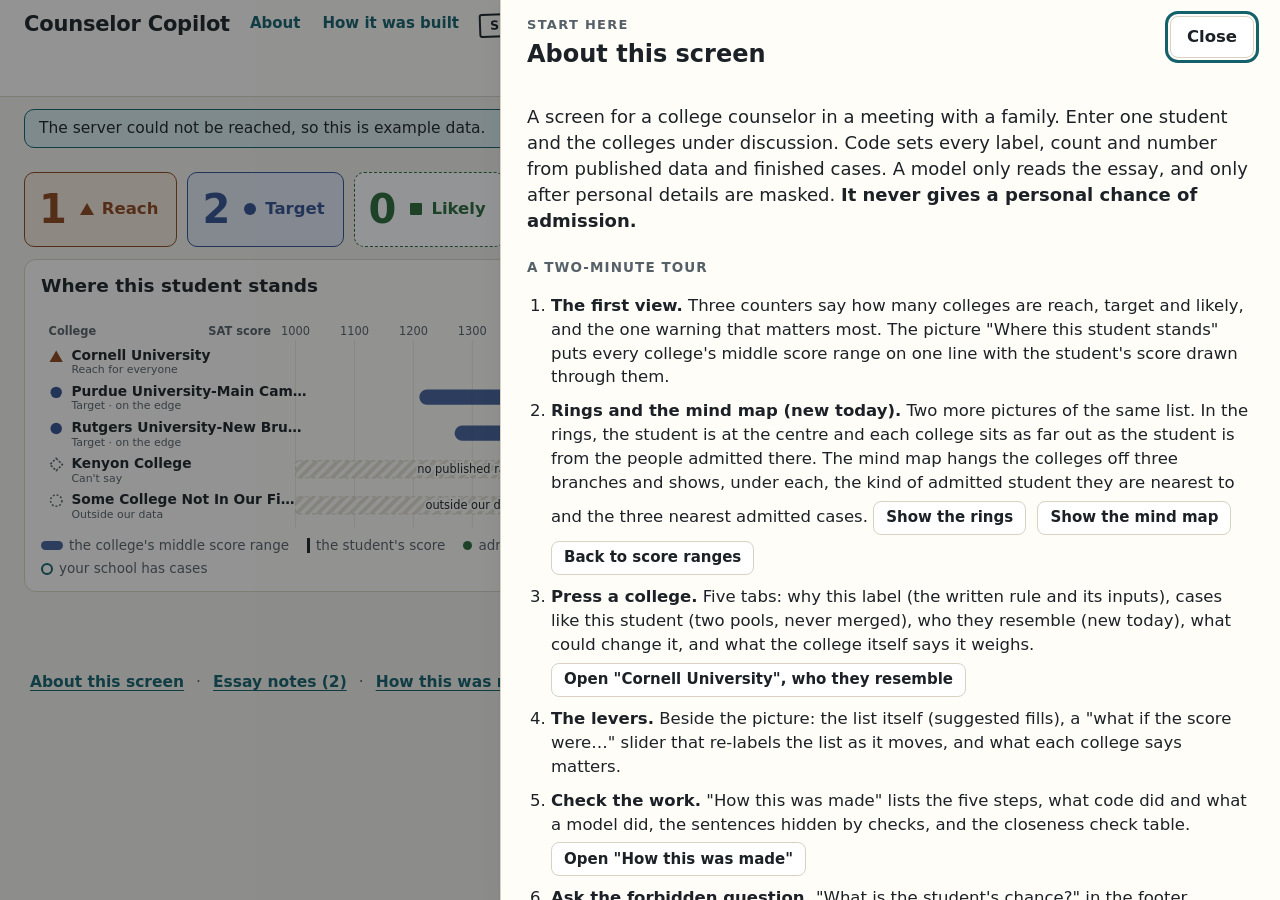
==== web/index.html @ 03e6aba1 "conflict fix" ====
<!doctype html>
<html lang="en">
<head>
<meta charset="utf-8">
<meta name="viewport" content="width=device-width,initial-scale=1">
<title>Counselor Copilot</title>
<link rel="stylesheet" href="style.css">
</head>
<body>
<a class="skip" href="#results">Skip to the college list</a>

<div class="app" id="app">
  <header class="top">
    <h1>Counselor Copilot</h1>
    <nav class="top-nav" aria-label="About this screen">
      <button type="button" class="linkbtn" data-act="open-about">About</button>
      <button type="button" class="linkbtn" data-act="open-built">How it was built</button>
    </nav>
    <div class="top-chips" id="top-chips"></div>
    <div class="student-line" id="student-line" hidden></div>
  </header>

  <div class="page">
    <!-- ============ THE STUDENT: picker and Build first; every field behind "Edit details" ============ -->
    <section class="student" id="student-panel" aria-labelledby="student-h">
      <h2 id="student-h">The student</h2>
      <form id="student-form" autocomplete="off" novalidate>
        <div class="start-row">
          <label class="field grow">
            <span>Demo student</span>
            <select id="student-pick"><option value="">New student (blank)</option></select>
          </label>
          <button type="submit" class="btn primary big" id="build-btn">Build the list</button>
        </div>
        <p class="hint" id="build-hint" role="status"></p>

        <p class="quiet" id="mode-line" hidden></p>
        <details id="more-fields">
          <summary>Edit details</summary>
          <div class="form-grid">
            <div>
              <div class="dial">
                <label for="f-sat">SAT total</label>
                <input type="range" id="f-sat" min="400" max="1600" step="10" value="1200">
                <output id="o-sat" for="f-sat">1200</output>
                <label class="tog"><input type="checkbox" id="f-sat-none"><span>none</span></label>
              </div>
              <div class="dial">
                <label for="f-act">ACT</label>
                <input type="range" id="f-act" min="1" max="36" step="1" value="24">
                <output id="o-act" for="f-act">24</output>
                <label class="tog"><input type="checkbox" id="f-act-none"><span>none</span></label>
              </div>
              <div class="dial">
                <label for="f-gpa">GPA <em>(out of 4.0)</em></label>
                <input type="range" id="f-gpa" min="0" max="4" step="0.1" value="3.5">
                <output id="o-gpa" for="f-gpa">3.5</output>
                <label class="tog"><input type="checkbox" id="f-gpa-none"><span>none</span></label>
              </div>
              <div class="dial">
                <label for="f-actv">Activities, your rating <em>(0 to 10; used only for closeness)</em></label>
                <input type="range" id="f-actv" min="0" max="10" step="0.5" value="5">
                <output id="o-actv" for="f-actv">5</output>
                <label class="tog"><input type="checkbox" id="f-actv-none" checked><span>none</span></label>
              </div>
              <label class="field">
                <span>Home state</span>
                <select id="f-state"><option value="">Not given</option></select>
              </label>
              <fieldset class="field">
                <legend>Intended major</legend>
                <div class="picks">
                  <button type="button" class="pick" data-act="pick-major" data-major="Computer Science" aria-pressed="false">Computer Science</button>
                  <button type="button" class="pick" data-act="pick-major" data-major="Engineering" aria-pressed="false">Engineering</button>
                  <button type="button" class="pick" data-act="pick-major" data-major="Biology" aria-pressed="false">Biology</button>
                  <button type="button" class="pick" data-act="pick-major" data-major="Business" aria-pressed="false">Business</button>
                  <button type="button" class="pick" data-act="pick-major" data-major="Political Science" aria-pressed="false">Political Science</button>
                  <button type="button" class="pick" data-act="pick-major" data-major="Psychology" aria-pressed="false">Psychology</button>
                  <button type="button" class="pick" data-act="pick-major" data-major="Math" aria-pressed="false">Math</button>
                  <button type="button" class="pick" data-act="pick-major" data-major="Humanities" aria-pressed="false">Humanities</button>
                  <button type="button" class="pick" data-act="pick-major" data-major="Other" aria-pressed="false">Other</button>
                </div>
                <label class="sr" for="f-major">Or type the major</label>
                <input type="text" id="f-major" class="fallback" maxlength="80" placeholder="or type it">
              </fieldset>
              <fieldset class="field">
                <legend>Hooks</legend>
                <div class="picks">
                  <button type="button" class="pick" data-act="toggle-hook" data-hook="first_gen" aria-pressed="false">First in the family to attend college</button>
                  <button type="button" class="pick" data-act="toggle-hook" data-hook="legacy" aria-pressed="false">Legacy</button>
                  <button type="button" class="pick" data-act="toggle-hook" data-hook="urm" aria-pressed="false">Under-represented background</button>
                  <button type="button" class="pick" data-act="toggle-hook" data-hook="recruited_athlete" aria-pressed="false">Recruited athlete</button>
                </div>
              </fieldset>
            </div>
            <div>
              <fieldset class="field">
                <legend>College list <em>(press a college to remove it)</em></legend>
                <ul class="college-chips" id="college-chips"></ul>
                <div id="suggested-row" hidden><p class="mini">Suggested for this student</p><div class="picks" id="suggested"></div></div>
                <p class="mini">Often added</p><div class="picks" id="often"></div>
                <div class="search">
                  <label class="sr" for="college-q">Or search for a college to add</label>
                  <input type="text" id="college-q" class="fallback" placeholder="or search for a college" role="combobox" aria-expanded="false" aria-controls="college-hits" aria-autocomplete="list">
                  <button type="button" class="btn small" data-act="add-typed">Add</button>
                </div>
                <ul class="hits" id="college-hits" role="listbox" aria-label="Matching colleges"></ul>
                <span class="hint" id="search-hint"></span>
              </fieldset>
              <fieldset class="field">
                <legend>Essay <em>(personal details are masked before it is read)</em></legend>
                <div class="picks" id="essay-picks"></div>
                <label class="sr" for="f-essay">Or paste an essay</label>
                <textarea id="f-essay" class="fallback" rows="2" placeholder="or paste an essay here"></textarea>
                <span class="hint" id="essay-hint"></span>
              </fieldset>
              <details class="more">
                <summary>Label and activities</summary>
                <label class="field">
                  <span>Label for this student <em>(no real names)</em></span>
                  <input type="text" id="f-label" maxlength="80" placeholder="Student A">
                </label>
                <fieldset class="field">
                  <legend>Activities</legend>
                  <div id="activities"></div>
                  <button type="button" class="btn small" data-act="add-activity">Add an activity</button>
                </fieldset>
              </details>
            </div>
          </div>
        </details>
      </form>
    </section>

    <!-- ============ LEVEL 1: the whole first view ============ -->
    <main id="results" tabindex="-1">
      <div id="notice" class="notice" role="status" aria-live="polite" hidden></div>
      <div id="stopped"></div>
      <section id="counters" aria-label="List balance"></section>
      <div class="stand">
        <section id="picture" aria-label="Where this student stands"></section>
        <section id="levers" aria-label="What could change this"></section>
      </div>
      <nav id="footlinks" class="footlinks" aria-label="More"></nav>
      <div id="chance-answer" class="chance-answer" hidden></div>
    </main>
  </div>
</div>

<div id="backdrop" class="backdrop" data-act="close-panel" hidden></div>
<!-- One drawer for every drill-in: a college, the suggestions, essay notes, how this was made. -->
<aside id="receipt" class="receipt" role="dialog" aria-modal="true" aria-labelledby="receipt-title" tabindex="-1" hidden></aside>

<aside id="case-panel" class="receipt" role="dialog" aria-modal="true" aria-labelledby="case-h" tabindex="-1" hidden>
  <header class="rc-head">
    <div><p class="rc-kicker">Your school's own cases</p><h2 id="case-h">Add a finished case</h2></div>
    <button type="button" class="btn" data-act="close-panel">Close</button>
  </header>
  <section class="rc-sec">
    <p class="quiet" id="case-count"></p>
    <form id="case-form" autocomplete="off" novalidate>
      <div class="rowN">
        <label class="field"><span>Cycle year</span><input type="number" name="cycle_year" min="2015" max="2035" step="1" placeholder="2026"></label>
        <label class="field"><span>SAT total</span><input type="number" name="sat" min="400" max="1600" step="10"></label>
        <label class="field"><span>ACT</span><input type="number" name="act" min="1" max="36" step="1"></label>
        <label class="field"><span>GPA</span><input type="number" name="gpa" min="0" max="100" step="0.01"></label>
        <label class="field"><span>Home state</span><input type="text" name="home_state" maxlength="2" class="upper" placeholder="NJ"></label>
      </div>
      <div class="rowN">
        <label class="field"><span>Major group</span>
          <select name="major_group">
            <option value="">Choose</option>
            <option value="CS">Computer science</option><option value="ENG">Engineering</option>
            <option value="BIO">Biology</option><option value="PREMED">Pre-medicine</option>
            <option value="BUSINESS">Business</option><option value="POLISCI">Political science</option>
            <option value="PSYCH">Psychology</option><option value="MATH">Mathematics</option>
            <option value="PHYSICS">Physics</option><option value="ECON">Economics</option>
            <option value="HUMANITIES">Humanities</option><option value="ARTS">Arts</option>
            <option value="OTHER">Other</option>
          </select>
        </label>
        <label class="field"><span>Hooks</span>
          <select name="hooks">
            <option value="none">None</option>
            <option value="first_gen">First in the family to attend college</option>
            <option value="legacy">Legacy</option>
            <option value="urm">Under-represented background</option>
            <option value="recruited_athlete">Recruited athlete</option>
          </select>
        </label>
        <label class="field"><span>Outcome</span>
          <select name="outcome">
            <option value="admitted">Admitted</option>
            <option value="denied">Denied</option>
            <option value="waitlisted">Waitlisted</option>
          </select>
        </label>
      </div>
      <label class="field"><span>College (full name)</span><input type="text" name="college" list="case-colleges" placeholder="Rutgers University-New Brunswick"><datalist id="case-colleges"></datalist></label>
      <div class="row2">
        <label class="field"><span>Activities note <em>(no names)</em></span><input type="text" name="activities_note" maxlength="140" placeholder="Robotics captain; state finalist"></label>
        <label class="field"><span>Essay theme</span><input type="text" name="essay_theme" maxlength="80" placeholder="work"></label>
      </div>
      <button type="submit" class="btn primary">Save this case</button>
      <p class="hint">Names are never stored. A field that looks like a name, an email, a phone number or a date of birth is refused.</p>
      <div id="case-msg" role="status" aria-live="polite"></div>
    </form>
  </section>
</aside>

<section id="family" class="family" aria-hidden="true"></section>

<script src="app.js"></script>
</body>
</html>
---- web/style.css ----
/* Counselor Copilot. Calm, legible across a table, one accent colour.
   Reach, target and likely each have a shape and a word as well as a tint.
   Level 1 (first view) fits one screen at 1280 x 800; detail lives in the drawer and its "Details". */
:root {
  --bg: #f5f3ec; --panel: #fffdf8; --raised: #ffffff; --ink: #1b2126; --mute: #566069; --line: #d8d2c4; --soft: #ece8dc;
  --accent: #14606b; --accent-ink: #ffffff; --accent-soft: #dcecee;
  --reach: #8f451c; --reach-bg: #f7e9de;
  --target: #33508f; --target-bg: #e5eaf6;
  --likely: #2c6a3a; --likely-bg: #e2f0e4;
  --unsure: #5a5f66; --hatch: #e6e1d3;
  --edge: #7a5a00; --edge-bg: #fbf0cf;
  --mark: #fff1a8; --shadow: 0 1px 2px rgba(30, 30, 20, .08), 0 8px 24px rgba(30, 30, 20, .06);
  color-scheme: light dark;
}
@media (prefers-color-scheme: dark) {
  :root {
    --bg: #14171a; --panel: #1c2024; --raised: #23282d; --ink: #ece9e2; --mute: #a6acb2; --line: #3a4046; --soft: #2a2f35;
    --accent: #7fc8d2; --accent-ink: #0d2226; --accent-soft: #1d3a3f;
    --reach: #e7a882; --reach-bg: #3a261b;
    --target: #a5b8ee; --target-bg: #232c45;
    --likely: #97d2a1; --likely-bg: #1e3524;
    --unsure: #b3b8be; --hatch: #2b3036;
    --edge: #f0c965; --edge-bg: #3a3014;
    --mark: #6a5a10; --shadow: 0 1px 2px rgba(0, 0, 0, .4), 0 8px 24px rgba(0, 0, 0, .35);
  }
}
* { box-sizing: border-box; }
html { -webkit-text-size-adjust: 100%; }
body { margin: 0; background: var(--bg); color: var(--ink); font: 16.5px/1.45 system-ui, -apple-system, "Segoe UI", Roboto, Arial, sans-serif; }
body.drawer-open { overflow: hidden; }
h1, h2, h3, h4, h5, p, ul, ol, dl, dd, blockquote, fieldset { margin: 0; padding: 0; }
ul, ol { list-style: none; }
fieldset { border: 0; min-width: 0; }
b { font-weight: 650; }
em { font-style: normal; color: var(--mute); font-weight: 400; }
a { color: var(--accent); text-underline-offset: 3px; }
:focus-visible { outline: 3px solid var(--accent); outline-offset: 2px; border-radius: 4px; }
[hidden] { display: none !important; }
.sr { position: absolute; width: 1px; height: 1px; overflow: hidden; clip-path: inset(50%); white-space: nowrap; }
.skip { position: absolute; left: -999px; top: 8px; background: var(--accent); color: var(--accent-ink); padding: 8px 14px; border-radius: 6px; z-index: 50; }
.skip:focus { left: 8px; }
.quiet { color: var(--mute); }
.small { font-size: 14.5px; }
.sep { color: var(--mute); margin: 0 4px; }

/* ---------- top bar: name, stamp, the student in one line ---------- */
.top { display: flex; align-items: center; gap: 14px; flex-wrap: wrap; padding: 9px 24px; background: var(--panel); border-bottom: 1px solid var(--line); }
.top h1 { font-size: 21px; letter-spacing: -.01em; white-space: nowrap; }
.top-nav { display: flex; gap: 2px 10px; align-items: center; }
.top-nav .linkbtn { font-size: 15px; text-decoration: none; padding: 4px 6px; }
.top-nav .linkbtn:hover { text-decoration: underline; }
.top-chips { display: flex; gap: 8px; flex-wrap: wrap; align-items: center; }
.stamp { display: inline-block; border: 2px solid var(--ink); color: var(--ink); font-weight: 800; font-size: 12.5px; letter-spacing: .14em; padding: 1px 9px; border-radius: 3px; transform: rotate(-2deg); background: var(--panel); }
.chip { display: inline-block; border: 1px solid var(--line); background: var(--raised); border-radius: 999px; padding: 2px 12px; font-size: 14px; }
.chip-example { border-style: dashed; border-color: var(--ink); font-weight: 650; }
.student-line { margin-left: auto; display: flex; align-items: center; gap: 12px; min-width: 0; }
.sline { font-size: 17.5px; font-weight: 600; }

/* ---------- buttons and fields ---------- */
.btn { font: inherit; font-weight: 600; color: var(--ink); background: var(--raised); border: 1.5px solid var(--line); border-radius: 8px; padding: 8px 16px; cursor: pointer; min-height: 42px; }
.btn:hover { border-color: var(--accent); }
.btn.small { font-size: 15px; padding: 4px 12px; min-height: 34px; }
.btn.primary { background: var(--accent); border-color: var(--accent); color: var(--accent-ink); }
.btn.primary:hover { filter: brightness(1.08); }
.btn.big { font-size: 18px; padding: 10px 26px; min-height: 48px; }
.btn:disabled { opacity: .5; cursor: default; }
.linkbtn { font: inherit; color: var(--accent); background: none; border: 0; padding: 4px 2px; cursor: pointer; text-decoration: underline; text-underline-offset: 3px; font-weight: 600; }
.linkbtn:hover { color: var(--ink); }
.x { font: inherit; font-size: 14px; color: var(--mute); background: transparent; border: 1px solid transparent; border-radius: 6px; padding: 3px 8px; cursor: pointer; text-decoration: underline; min-height: 32px; }
.field { display: block; margin: 0 0 14px; }
.field > span, .field > legend, .dial > label:first-child, .mini { display: block; font-size: 14.5px; font-weight: 600; color: var(--mute); margin-bottom: 4px; }
.mini { margin-top: 8px; }
input[type=text], input[type=number], select, textarea { font: inherit; color: var(--ink); background: var(--raised); border: 1.5px solid var(--line); border-radius: 7px; padding: 7px 10px; width: 100%; min-height: 40px; }
textarea { resize: vertical; line-height: 1.4; }
.fallback { margin-top: 8px; font-size: 15px; min-height: 36px; border-style: dashed; }
.upper { text-transform: uppercase; }
input[type=range] { accent-color: var(--accent); width: 100%; min-height: 30px; margin: 0; }
.hint { display: block; font-size: 14.5px; color: var(--mute); margin-top: 4px; }
.row2 { display: grid; grid-template-columns: 2fr 1fr; gap: 10px; }
.rowN { display: grid; grid-template-columns: repeat(auto-fit, minmax(130px, 1fr)); gap: 10px; }
.dial { display: grid; grid-template-columns: 1fr auto auto; gap: 2px 14px; align-items: center; margin-bottom: 12px; }
.dial > label:first-child { grid-column: 1 / -1; margin: 0; }
.dial output { font-size: 26px; font-weight: 750; font-variant-numeric: tabular-nums; min-width: 68px; text-align: right; }
.tog { display: inline-flex; align-items: center; gap: 6px; font-size: 15px; border: 1.5px solid var(--line); border-radius: 999px; padding: 3px 12px; cursor: pointer; background: var(--raised); }
.tog input { accent-color: var(--accent); width: 16px; height: 16px; }
.tog:has(input:checked) { border-color: var(--accent); background: var(--accent-soft); font-weight: 650; }
.picks { display: flex; flex-wrap: wrap; gap: 6px; }
.pick { font: inherit; font-size: 15px; color: var(--ink); background: var(--raised); border: 1.5px solid var(--line); border-radius: 999px; padding: 5px 13px; cursor: pointer; min-height: 34px; }
.pick:hover { border-color: var(--accent); }
.pick[aria-pressed="true"] { background: var(--accent); border-color: var(--accent); color: var(--accent-ink); font-weight: 650; }
.pick:disabled { opacity: .5; cursor: default; border-style: dashed; }
.college-chips { display: flex; flex-wrap: wrap; gap: 6px; margin-bottom: 4px; }
.chipbtn { font: inherit; font-size: 15px; color: var(--ink); background: var(--accent-soft); border: 1.5px solid var(--accent); border-radius: 8px; padding: 5px 10px; cursor: pointer; min-height: 34px; text-align: left; }
.chipbtn:hover:not(:disabled) { text-decoration: line-through; }
.search { display: flex; gap: 6px; align-items: flex-end; }
.search .btn { margin-top: 8px; }
.hits { margin-top: 4px; }
.hits button { font: inherit; font-size: 15.5px; text-align: left; width: 100%; background: var(--raised); color: var(--ink); border: 1px solid var(--line); border-radius: 6px; padding: 6px 10px; margin-bottom: 3px; cursor: pointer; }
.hits button:hover, .hits button:focus-visible { border-color: var(--accent); background: var(--accent-soft); }
.act-row { display: grid; grid-template-columns: 1fr 1fr; gap: 6px; margin-bottom: 10px; padding-bottom: 10px; border-bottom: 1px dashed var(--line); }
.act-row input:nth-of-type(3) { grid-column: 1 / -1; }
.act-row .x { justify-self: start; }

/* ---------- page ---------- */
.page { max-width: 1320px; margin: 0 auto; padding: 12px 24px 28px; display: grid; gap: 12px; }
.student { background: var(--panel); border: 1px solid var(--line); border-radius: 12px; padding: 14px 18px; }
.student h2 { font-size: 18px; margin-bottom: 8px; }
.start-row { display: flex; gap: 14px; align-items: flex-end; flex-wrap: wrap; }
.start-row .field { margin: 0; }
.grow { flex: 1; min-width: 240px; max-width: 640px; }
.form-grid { display: grid; grid-template-columns: 1fr 1fr; gap: 8px 32px; margin-top: 14px; }
summary { cursor: pointer; font-weight: 650; color: var(--accent); padding: 4px 0; width: fit-content; }
#more-fields { margin-top: 8px; }
details.more { margin-top: 12px; border-top: 1px dashed var(--line); padding-top: 6px; }
details.more > summary { font-size: 15.5px; }
main { min-width: 0; display: grid; gap: 12px; }
main:focus { outline: none; }
.panel { background: var(--panel); border: 1px solid var(--line); border-radius: 12px; padding: 12px 16px; }
.panel h2 { font-size: 18.5px; }
.notice { background: var(--accent-soft); border: 1px solid var(--accent); border-radius: 10px; padding: 7px 14px; font-size: 15.5px; }

/* ---------- labels: word + shape + tint ---------- */
.shape { fill: currentColor; flex: none; vertical-align: -2px; }
.badge { display: inline-flex; align-items: center; gap: 7px; font-weight: 700; font-size: 15px; padding: 2px 11px 2px 9px; border-radius: 6px; border: 1.5px solid currentColor; white-space: nowrap; }
.b-reach { color: var(--reach); background: var(--reach-bg); }
.b-target { color: var(--target); background: var(--target-bg); }
.b-likely { color: var(--likely); background: var(--likely-bg); }
.b-cant_say, .b-outside_data { color: var(--unsure); border-style: dashed; background: repeating-linear-gradient(135deg, var(--hatch) 0 5px, transparent 5px 10px); }
.b-cant_say span, .b-outside_data span { color: var(--ink); }

/* ---------- essay stopped banner ---------- */
.stopped { border: 2px solid var(--edge); background: var(--edge-bg); border-radius: 10px; padding: 9px 14px; }
.stopped-h { font-weight: 700; font-size: 17px; }
.verdicts { display: flex; gap: 8px; flex-wrap: wrap; align-items: center; margin-top: 4px; }
.verdict { font-size: 14.5px; font-weight: 650; border-radius: 999px; padding: 1px 11px; border: 1.5px solid var(--ink); background: var(--raised); }
.verdict::before { content: "■ "; font-size: 10px; vertical-align: 2px; }
.v-pass { border-color: var(--accent); color: var(--accent); }
.v-pass::before { content: "✓ "; font-size: inherit; vertical-align: 0; }
.stopped details.more { border: 0; margin-top: 2px; padding: 0; }

/* ---------- counters and the one warning ---------- */
#counters { display: flex; gap: 16px; align-items: stretch; flex-wrap: wrap; }
.tiles { display: flex; gap: 10px; flex-wrap: wrap; }
.tile { border: 1.5px solid var(--line); border-radius: 10px; padding: 6px 18px 6px 14px; background: var(--raised); display: flex; align-items: center; gap: 12px; min-width: 150px; }
.tile-n { font-size: 40px; font-weight: 750; line-height: 1.05; font-variant-numeric: tabular-nums; }
.tile-l { font-weight: 650; display: inline-flex; gap: 7px; align-items: center; }
.t-reach { color: var(--reach); border-color: var(--reach); background: var(--reach-bg); }
.t-target { color: var(--target); border-color: var(--target); background: var(--target-bg); }
.t-likely { color: var(--likely); border-color: var(--likely); background: var(--likely-bg); }
.t-cant_say, .t-outside_data { border-style: dashed; border-color: var(--unsure); background: repeating-linear-gradient(135deg, var(--hatch) 0 6px, var(--raised) 6px 12px); }
.tile.zero { background: var(--raised); border-style: dashed; }
.warnbox { flex: 1; min-width: 260px; display: flex; flex-direction: column; justify-content: center; }
.warn1 { padding: 8px 14px; border-left: 5px solid var(--edge); background: var(--edge-bg); border-radius: 0 8px 8px 0; font-weight: 600; font-size: 17.5px; }
.whatif-tag { padding: 8px 14px; border: 1.5px dashed var(--accent); border-radius: 8px; background: var(--accent-soft); font-weight: 600; }
.more-warn { margin-top: 6px; display: grid; gap: 4px; }
.more-warn li { padding: 5px 14px; border-left: 5px solid var(--edge); background: var(--edge-bg); border-radius: 0 8px 8px 0; }
.more-warn.open { margin: 0 0 14px; }

/* ---------- the picture ---------- */
.stand { display: grid; grid-template-columns: minmax(0, 1fr) 350px; gap: 12px; align-items: stretch; }
.pic-head { display: flex; gap: 14px; align-items: baseline; flex-wrap: wrap; margin-bottom: 2px; }
.pic-scroll { overflow-x: auto; }
.pic { display: block; width: 100%; height: auto; min-width: 660px; font-family: inherit; }
.pgrid { stroke: var(--soft); stroke-width: 1; }
.ptick, .phead { font-size: 12px; fill: var(--mute); }
.phead { font-weight: 650; }
.prow { cursor: pointer; outline: none; }
.phit { fill: transparent; stroke: transparent; stroke-width: 2; }
.prow:hover .phit { fill: var(--soft); }
.prow:focus-visible .phit { stroke: var(--accent); fill: var(--accent-soft); }
.pname { font-size: 14.5px; font-weight: 650; fill: var(--ink); }
.plabel { font-size: 11.5px; fill: var(--mute); }
.pr-reach .shape, .pr-reach .pbar { color: var(--reach); fill: var(--reach); }
.pr-target .shape, .pr-target .pbar { color: var(--target); fill: var(--target); }
.pr-likely .shape, .pr-likely .pbar { color: var(--likely); fill: var(--likely); }
.pr-cant_say .shape, .pr-outside_data .shape { color: var(--unsure); fill: var(--unsure); }
.pbar { opacity: .9; }
.pbar-open { fill: none !important; stroke: var(--unsure); stroke-width: 1.6; stroke-dasharray: 4 3; }
.ph-bg { fill: var(--panel); } .ph-fg { fill: var(--hatch); }
.pband { stroke: var(--line); stroke-dasharray: 4 3; }
.pbandt { font-size: 12px; fill: var(--ink); paint-order: stroke; stroke: var(--panel); stroke-width: 4px; }
.pd-on { fill: var(--ink); } .pd-off { fill: none; stroke: var(--mute); stroke-width: 1; }
.pc-a { fill: var(--likely); } .pc-d { fill: none; stroke: var(--reach); stroke-width: 1.3; } .pc-w { fill: var(--unsure); }
.pplus, .pnone { font-size: 11.5px; fill: var(--mute); }
.pring { fill: none; stroke: var(--accent); stroke-width: 2; }
.pstudent { pointer-events: none; }
.pline { stroke: var(--ink); stroke-width: 2.5; }
.pline-base { stroke: var(--mute); stroke-width: 1.5; stroke-dasharray: 3 4; pointer-events: none; }
.ptagbg { fill: var(--ink); } .ptag { fill: var(--panel); font-size: 12.5px; font-weight: 700; }
.pic-toggle { margin-left: auto; display: flex; gap: 4px; }
.pick.small { font-size: 14px; min-height: 30px; padding: 3px 11px; }

/* rings: the student at the centre, one dot per college, nearer = more like the people admitted there */
.rings { min-width: 520px; max-height: 560px; }
.rguide { fill: none; stroke: var(--soft); stroke-width: 1.2; }
.router { stroke: var(--line); stroke-dasharray: 5 4; }
.rguidet { font-size: 12px; fill: var(--mute); }
.rme { fill: var(--ink); } .rmet { font-size: 12.5px; font-weight: 700; fill: var(--ink); }
.rdot { cursor: pointer; outline: none; }
.rhit { fill: transparent; stroke: transparent; stroke-width: 2; }
.rdot:hover .rhit { fill: var(--soft); }
.rdot:focus-visible .rhit { fill: var(--accent-soft); stroke: var(--accent); }
.rd-reach .shape { color: var(--reach); fill: var(--reach); }
.rd-target .shape { color: var(--target); fill: var(--target); }
.rd-likely .shape { color: var(--likely); fill: var(--likely); }
.rd-cant_say .shape, .rd-outside_data .shape { color: var(--unsure); fill: var(--unsure); }
.rd-hollow .shape path, .rd-hollow .shape circle, .rd-hollow .shape rect { fill: var(--panel); stroke: currentColor; stroke-width: 1.8; }
.rd-out .shape { opacity: .65; }
.rname { font-size: 13px; font-weight: 600; fill: var(--ink); paint-order: stroke; stroke: var(--panel); stroke-width: 3px; }
.lg-centre { width: 10px; height: 10px; border-radius: 50%; background: var(--ink); }
.lg-hollow { width: 10px; height: 10px; border-radius: 50%; border: 2px solid var(--ink); }
.lg-dashed { width: 22px; height: 0; border-top: 2px dashed var(--mute); }

/* mind map: trunk to each label branch, limbs to colleges, a short list of leaves under each college */
.mindmap { min-width: 620px; }
.mm-trunk { stroke: var(--ink); stroke-width: 2; }
.mm-limb { stroke: var(--line); stroke-width: 1.6; }
.mm-branch rect { fill: var(--raised); stroke: currentColor; stroke-width: 1.6; }
.mm-branch text { font-size: 13px; font-weight: 700; fill: currentColor; }
.mm-reach { color: var(--reach); } .mm-target { color: var(--target); } .mm-likely { color: var(--likely); } .mm-other { color: var(--unsure); }
.mm-leaf { font-size: 11.5px; fill: var(--mute); }
.mm-leaf-dot { fill: var(--likely); } .mm-leaf-kind { fill: var(--accent); }
.lg-leaf { width: 8px; height: 8px; border-radius: 50%; background: var(--likely); }
.legend { display: flex; gap: 4px 18px; flex-wrap: wrap; font-size: 13.5px; color: var(--mute); margin-top: 4px; align-items: center; }
.legend li { display: inline-flex; align-items: center; gap: 6px; }
.lg-bar { width: 22px; height: 9px; border-radius: 5px; background: var(--target); opacity: .9; }
.lg-line { width: 3px; height: 15px; background: var(--ink); }
.lg-ring { width: 12px; height: 12px; border-radius: 50%; border: 2px solid var(--accent); }
.lg-tip { margin-left: auto; font-weight: 600; color: var(--accent); }

/* case dots: colour and shape by outcome */
.cd { display: inline-block; width: 12px; height: 12px; flex: none; }
.cd-admitted { border-radius: 50%; background: var(--likely); }
.cd-denied { border: 2px solid var(--reach); border-radius: 2px; }
.cd-waitlisted { background: var(--unsure); transform: rotate(45deg) scale(.8); }
.cd-other { border: 2px dotted var(--mute); border-radius: 50%; }
.legend .cd { width: 9px; height: 9px; }

/* ---------- the three levers ---------- */
.levers { font-size: 15.5px; display: flex; flex-direction: column; }
.lever-list { display: grid; gap: 10px; margin-top: 6px; }
.lever-list > li { border-top: 1px solid var(--soft); padding-top: 8px; }
.lever-list h3 { font-size: 16px; display: flex; align-items: center; gap: 8px; margin-bottom: 4px; }
.lv-n { width: 22px; height: 22px; border-radius: 50%; background: var(--accent); color: var(--accent-ink); font-size: 13px; font-weight: 700; display: inline-flex; align-items: center; justify-content: center; flex: none; }
.lever-list .btn { margin-top: 6px; }
.whatif-l { font-weight: 600; display: block; }
.whatif-row { display: grid; grid-template-columns: 1fr auto auto; gap: 10px; align-items: center; }
.whatif-row .btn { margin: 0; }
#whatif-out { font-size: 24px; font-weight: 750; font-variant-numeric: tabular-nums; min-width: 58px; text-align: right; }
.ladder { margin-top: 2px; color: var(--mute); font-size: 14.5px; display: grid; gap: 2px; }
.lv-note { margin-top: auto; padding-top: 10px; }

/* ---------- footer links and the refusal ---------- */
.footlinks { display: flex; gap: 2px 6px; flex-wrap: wrap; align-items: center; font-size: 15.5px; padding: 0 4px; }
.chance-answer { border: 2px solid var(--ink); border-radius: 10px; padding: 12px 16px; background: var(--raised); display: grid; gap: 6px; justify-items: start; }

/* ---------- drawer ---------- */
.backdrop { position: fixed; inset: 0; background: rgba(15, 18, 20, .45); z-index: 20; }
.receipt { position: fixed; top: 0; right: 0; bottom: 0; width: min(780px, 100vw); background: var(--panel); border-left: 1px solid var(--line); box-shadow: var(--shadow); z-index: 30; overflow-y: auto; padding: 0 26px 40px; }
.receipt:focus { outline: none; }
.rc-head { position: sticky; top: 0; background: var(--panel); display: flex; justify-content: space-between; align-items: flex-start; gap: 12px; padding: 16px 0 10px; z-index: 2; }
.rc-kicker { font-size: 13px; text-transform: uppercase; letter-spacing: .1em; color: var(--mute); font-weight: 650; }
.rc-head h2 { font-size: 24px; margin: 2px 0 6px; }
.rc-sec { padding: 16px 0; font-size: 17px; }
.rc-sec h4 { font-size: 13.5px; text-transform: uppercase; letter-spacing: .08em; color: var(--mute); margin: 14px 0 6px; }
.tabs { display: flex; gap: 2px; border-bottom: 2px solid var(--line); flex-wrap: wrap; }
.tabs [role=tab] { font: inherit; font-size: 15.5px; font-weight: 600; color: var(--mute); background: none; border: 0; border-bottom: 4px solid transparent; margin-bottom: -2px; padding: 8px 12px; cursor: pointer; }
.tabs [role=tab]:hover { color: var(--ink); }
.tabs [role=tab][aria-selected="true"] { color: var(--ink); border-bottom-color: var(--accent); }
.tab-pic { margin-bottom: 14px; }
.rule { display: flex; gap: 12px; align-items: flex-start; font-size: 18.5px; flex-wrap: wrap; }
.rule > span:last-child { flex: 1; min-width: 240px; }
.marks { display: flex; gap: 8px; flex-wrap: wrap; margin-top: 10px; }
.mark { font-size: 14.5px; padding: 2px 10px; border-radius: 999px; border: 1px solid var(--line); background: var(--raised); white-space: nowrap; }
.m-edge { border-color: var(--edge); background: var(--edge-bg); color: var(--edge); font-weight: 700; }
.m-pub { border-color: var(--ink); font-weight: 650; }
.range { display: block; }
.track { display: block; position: relative; height: 22px; border-radius: 11px; background: var(--soft); border: 1px solid var(--line); margin: 12px 0 8px; }
.band { position: absolute; top: -1px; bottom: -1px; background: var(--accent); opacity: .55; border-radius: 4px; }
.me { position: absolute; top: -10px; bottom: -10px; width: 5px; margin-left: -2.5px; background: var(--ink); border-radius: 2px; box-shadow: 0 0 0 2px var(--panel); }
.range-cap { display: block; font-size: 15.5px; color: var(--mute); }
.range-cap b { color: var(--ink); }
.range.none .range-cap { border: 1px dashed var(--line); border-radius: 7px; padding: 6px 12px; display: inline-block; background: var(--raised); }
.kv { border-collapse: collapse; width: 100%; font-size: 16px; }
.kv th, .kv td { text-align: left; padding: 5px 0; border-bottom: 1px solid var(--soft); font-weight: 400; vertical-align: top; }
.kv th { color: var(--mute); width: 55%; padding-right: 12px; }
.kv td { font-weight: 650; font-variant-numeric: tabular-nums; }
.src { font-size: 14.5px; color: var(--mute); margin-top: 6px; }
.pill { display: inline-block; border: 1px dashed var(--unsure); border-radius: 999px; padding: 1px 11px; margin: 0 6px 4px 0; font-size: 15px; text-decoration: line-through; text-decoration-color: var(--mute); }
.plain { list-style: disc; padding-left: 22px; display: grid; gap: 4px; font-size: 16px; }
.flips li, .pubs li { display: flex; gap: 12px; align-items: center; flex-wrap: wrap; padding: 5px 0; border-bottom: 1px solid var(--soft); font-size: 16px; }
.becomes { margin-left: auto; display: inline-flex; gap: 8px; align-items: center; color: var(--mute); }
.pub-name { min-width: 150px; font-weight: 600; }
.pub-cmp { margin-left: auto; font-size: 14.5px; color: var(--mute); }
.pub-cmp.differs { color: var(--ink); font-weight: 700; text-decoration: underline dotted; text-underline-offset: 3px; }
.state-box { border: 1.5px dashed var(--unsure); border-radius: 10px; padding: 10px 14px; background: repeating-linear-gradient(135deg, var(--hatch) 0 7px, var(--raised) 7px 14px); }
.pools { display: grid; grid-template-columns: repeat(2, minmax(0, 1fr)); border: 1.5px solid var(--line); border-radius: 10px; margin-bottom: 8px; }
.pool { padding: 14px; min-width: 0; }
.pool + .pool { border-left: 3px double var(--line); }
.pool h4 { margin: 0 0 4px; font-size: 18px; text-transform: none; letter-spacing: 0; color: var(--ink); }
.big-n { font-size: 46px; font-weight: 750; line-height: 1.1; margin-top: 6px; font-variant-numeric: tabular-nums; }
.big-n span { font-size: 16px; font-weight: 500; color: var(--mute); }
.big-n.zero { color: var(--mute); }
.pool .state-box { margin: 6px 0 10px; font-size: 16px; }
.grid-dots { display: flex; flex-wrap: wrap; gap: 5px; margin: 8px 0; max-width: 300px; }
.grid-dots .cd { width: 15px; height: 15px; }
.out-line { display: flex; gap: 4px 14px; flex-wrap: wrap; font-size: 15.5px; }
.out-line span { display: inline-flex; gap: 6px; align-items: center; white-space: nowrap; }
.beside { margin-top: 10px; padding-top: 8px; border-top: 1px dashed var(--line); font-size: 15.5px; }
.pool-src { font-size: 14.5px; color: var(--mute); margin: 6px 0; }
.tag { display: inline-block; font-size: 13px; font-weight: 650; border-radius: 5px; padding: 0 8px; border: 1.5px solid var(--ink); }
.tag-verified { border-color: var(--accent); color: var(--accent); }
.tag-self { border-style: dashed; }
.outcome { display: inline-flex; gap: 6px; align-items: center; white-space: nowrap; }
.match { font-size: 15px; margin: 8px 0; }
.match dt { color: var(--mute); font-weight: 600; }
.match dd { margin-bottom: 4px; }
.table-wrap { overflow-x: auto; margin-top: 8px; }
.cases-table { border-collapse: collapse; width: 100%; font-size: 14px; }
.cases-table th { text-align: left; color: var(--mute); font-weight: 600; padding: 4px 8px 4px 0; border-bottom: 1.5px solid var(--line); white-space: nowrap; }
.cases-table td { padding: 5px 8px 5px 0; border-bottom: 1px solid var(--soft); vertical-align: top; }
/* who they resemble: the lean, the scatter, part bars, kinds, changes */
.lean { border: 1.5px solid var(--line); border-radius: 10px; padding: 12px 14px; background: var(--raised); margin-bottom: 12px; display: grid; gap: 5px; }
.lean-h { font-size: 21px; font-weight: 750; }
.lean-closer_to_admitted { border-color: var(--likely); } .lean-closer_to_denied { border-color: var(--reach); } .lean-in_between { border-color: var(--target); }
.lean-not_enough, .lean-none, .lean-cant_say { border-style: dashed; border-color: var(--unsure); }
.scatter { display: block; width: 100%; height: auto; max-width: 700px; font-family: inherit; margin: 6px 0 4px; }
.sc-grid { stroke: var(--soft); stroke-width: 1; } .sc-axis { stroke: var(--line); stroke-width: 1.2; }
.sc-tick { font-size: 11px; fill: var(--mute); } .sc-ax { font-size: 12px; fill: var(--mute); font-weight: 650; }
.sc-a { fill: var(--likely); opacity: .75; } .sc-d { stroke: var(--reach); stroke-width: 1.7; fill: none; } .sc-w { fill: var(--unsure); opacity: .75; }
.sc-medoid { fill: none; stroke: var(--ink); stroke-width: 1.8; }
.sc-mk { font-size: 11.5px; font-weight: 700; fill: var(--ink); paint-order: stroke; stroke: var(--panel); stroke-width: 3px; }
.sc-me { fill: var(--ink); stroke: var(--panel); stroke-width: 1.5; } .sc-line { stroke: var(--ink); stroke-width: 2.5; }
.lg-star { color: var(--ink); font-size: 14px; line-height: 1; }
.pbars { display: grid; gap: 7px; margin: 8px 0 4px; }
.pbars li { display: grid; grid-template-columns: 130px minmax(80px, 1fr) 170px; gap: 10px; align-items: center; font-size: 15px; }
.pb-name { font-weight: 600; }
.pb-track { display: block; height: 12px; border-radius: 6px; background: var(--soft); border: 1px solid var(--line); overflow: hidden; }
.pb-fill { display: block; height: 100%; background: var(--accent); }
.pb-word { color: var(--ink); }
.kinds { display: grid; gap: 5px; font-size: 15.5px; }
.kinds li.nearest { font-weight: 650; }
.changes { list-style: decimal; padding-left: 22px; display: grid; gap: 8px; font-size: 16px; }
.changes .quiet { display: block; font-size: 14.5px; }
.clevers { display: grid; gap: 12px; margin-bottom: 10px; }
.clevers li { display: grid; grid-template-columns: 30px 1fr; gap: 10px; align-items: start; }
.lv-icon { fill: var(--accent); margin-top: 3px; }
.lv-kind { font-size: 13.5px; text-transform: uppercase; letter-spacing: .08em; color: var(--mute); font-weight: 650; }
.claims { display: grid; gap: 12px; }
.claims li { border-left: 4px solid var(--accent); padding: 1px 0 1px 14px; }
.claim { font-weight: 550; }
.belief { color: var(--mute); font-size: 15.5px; }
.claim-meta { font-size: 14.5px; color: var(--mute); margin-top: 2px; }
.kb { display: inline-flex; gap: 4px; align-items: center; font-weight: 650; margin-left: 6px; }
.kb-ok { color: var(--accent); } .kb-ok svg { fill: var(--accent); }
.kb-no { border: 1px dashed var(--unsure); border-radius: 999px; padding: 0 9px; }
.cost { margin-top: 14px; padding-top: 10px; border-top: 1px dashed var(--line); }
.suggs { display: grid; grid-template-columns: repeat(auto-fit, minmax(300px, 1fr)); gap: 12px; }
.sugg { border: 1.5px solid var(--line); border-radius: 10px; padding: 12px 14px; background: var(--raised); display: flex; flex-direction: column; gap: 8px; }
.sugg-head { display: flex; justify-content: space-between; gap: 10px; align-items: flex-start; flex-wrap: wrap; }
.sugg-name { font-weight: 700; font-size: 18px; }
.sugg-would { font-size: 14.5px; color: var(--mute); display: inline-flex; gap: 6px; align-items: center; }
.facts { font-size: 15.5px; color: var(--mute); }
.facts li::before { content: "· "; }
.why { font-size: 16px; }
.sugg .btn { align-self: flex-start; margin-top: auto; }

/* about: a lead paragraph, a numbered tour with live buttons */
.about { display: grid; gap: 10px; }
.about-lead { font-size: 18px; }
.tour { list-style: decimal; padding-left: 24px; display: grid; gap: 10px; font-size: 16.5px; }
.tour .btn { margin: 6px 6px 0 0; }
.srcs { display: grid; gap: 10px; }
.src-card { border: 1px solid var(--line); border-radius: 10px; padding: 10px 14px; background: var(--raised); display: grid; gap: 4px; }
.src-name { font-weight: 700; font-size: 17px; display: flex; gap: 8px; align-items: center; flex-wrap: wrap; }
.src-what { font-size: 15.5px; }
.src-files { font-size: 14px; font-family: ui-monospace, SFMono-Regular, Menlo, monospace; overflow-wrap: anywhere; }
.src-h { font-size: 13px; text-transform: uppercase; letter-spacing: .08em; color: var(--mute); font-weight: 650; margin-top: 4px; }
.weights th[scope=row] { color: var(--ink); font-weight: 650; white-space: nowrap; }
.w-num { font-variant-numeric: tabular-nums; font-weight: 700; }
.algo { display: block; width: 100%; height: auto; min-width: 640px; max-width: 760px; font-family: inherit; }
.al-box rect { fill: var(--raised); stroke: var(--line); stroke-width: 1.4; }
.al-box text { font-size: 12.5px; fill: var(--ink); }
.al-box .al-h { font-weight: 700; font-size: 13px; }
.al-in rect { stroke: var(--target); } .al-data rect { stroke: var(--unsure); stroke-dasharray: 4 3; }
.al-calc rect { stroke: var(--accent); } .al-out rect { stroke: var(--likely); } .al-side rect { fill: var(--soft); }
.al-arr { stroke: var(--mute); stroke-width: 1.6; } .al-arrhead { fill: var(--mute); }

/* essay notes and how this was made (inside the drawer) */
.notes { display: grid; gap: 14px; margin: 12px 0; }
.notes li { border: 1px solid var(--line); border-radius: 10px; padding: 12px 14px; background: var(--raised); }
.note-obs { font-weight: 550; }
blockquote { margin: 8px 0; padding-left: 14px; border-left: 4px solid var(--line); display: flex; gap: 10px; align-items: center; flex-wrap: wrap; }
mark { background: var(--mark); color: var(--ink); padding: 2px 4px; border-radius: 3px; font-size: 18px; }
mark::before { content: "“"; } mark::after { content: "”"; }
.dropped, .banner { border: 1.5px dashed var(--unsure); border-radius: 10px; padding: 10px 14px; margin: 10px 0; background: var(--raised); }
.banner { border: 2px solid var(--edge); background: var(--edge-bg); font-weight: 550; }
.how { display: grid; gap: 12px; }
.steps { display: grid; gap: 8px; }
.steps li { border: 1px solid var(--line); border-radius: 10px; padding: 8px 12px; background: var(--raised); display: grid; gap: 2px 10px; grid-template-columns: auto 1fr; }
.step-n { width: 26px; height: 26px; border-radius: 50%; background: var(--accent); color: var(--accent-ink); font-weight: 700; font-size: 14px; display: inline-flex; align-items: center; justify-content: center; grid-row: span 3; }
.step-name { font-weight: 700; }
.step-what, .step-by { font-size: 15px; grid-column: 2; }
.step-by { color: var(--mute); overflow-wrap: anywhere; }
.ccheck { border: 1px solid var(--line); border-radius: 10px; padding: 10px 12px; background: var(--raised); display: grid; gap: 6px; }
.ccheck-t { max-width: 420px; } .ccheck-t th[scope=col] { color: var(--mute); font-weight: 600; width: auto; }
.ccheck-t th[scope=row] { width: 55%; }
.case-msg.ok, .case-msg.refuse { margin-top: 10px; padding: 10px 14px; border-radius: 10px; border: 2px solid var(--accent); background: var(--accent-soft); font-weight: 550; }
.case-msg.refuse { border-color: var(--edge); background: var(--edge-bg); }

/* ---------- family sheet: print only ---------- */
.family { display: none; }

/* ---------- narrower screens ---------- */
@media (max-width: 1100px) {
  .stand { grid-template-columns: 1fr; }
}
@media (max-width: 720px) {
  body { font-size: 16px; }
  .top { padding: 8px 14px; }
  .student-line { margin-left: 0; width: 100%; justify-content: space-between; }
  .page { padding: 10px 12px 30px; }
  .form-grid { grid-template-columns: 1fr; }
  .tile { min-width: 0; flex: 1; padding: 6px 12px; }
  .tile-n { font-size: 30px; }
  .pools { grid-template-columns: 1fr; }
  .pool + .pool { border-left: 0; border-top: 3px double var(--line); }
  .receipt { padding: 0 14px 30px; }
  .row2 { grid-template-columns: 1fr; }
  .tabs { position: static; }
  .lg-tip { margin-left: 0; }
}
@media (prefers-reduced-motion: no-preference) {
  .receipt:not([hidden]) { animation: slide .18s ease-out; }
  .pline, .pbar { transition: opacity .15s; }
  @keyframes slide { from { transform: translateX(24px); opacity: .6; } to { transform: none; opacity: 1; } }
}

/* ---------- print: one clean page for the family ---------- */
@media print {
  @page { margin: 14mm; }
  body { background: #fff; color: #000; font-size: 11pt; line-height: 1.35; }
  .app, .receipt, .backdrop, .skip { display: none !important; }
  .family { display: block; color: #000; }
  .family .stamp { border-color: #000; color: #000; background: #fff; transform: none; font-size: 9pt; }
  .fam-head { border-bottom: 2px solid #000; padding-bottom: 6pt; margin-bottom: 8pt; }
  .fam-head h1 { font-size: 18pt; }
  .fam-group { margin-bottom: 8pt; break-inside: avoid; }
  .fam-group h2 { font-size: 12pt; display: flex; gap: 6pt; align-items: center; border-bottom: 1px solid #000; margin-bottom: 3pt; }
  .fam-group .shape { fill: #000; color: #000; }
  .fam-group ul { list-style: disc; padding-left: 16pt; }
  .fam-group li { margin-bottom: 2pt; }
  .fam-caveats { border: 1px solid #000; padding: 6pt 8pt; font-size: 10pt; }
  .fam-caveats h2 { border: 0; }
}
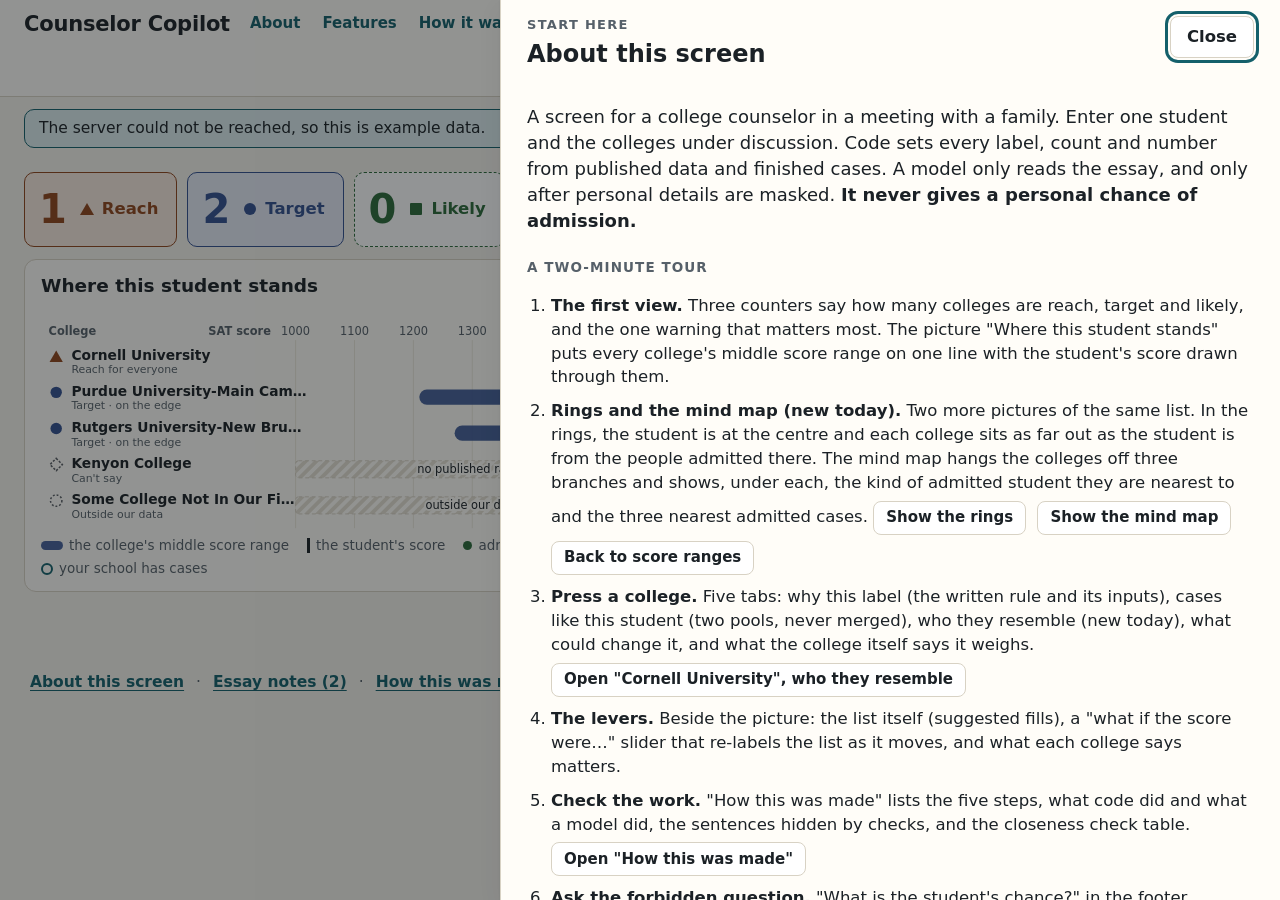
==== commit 0b3d4cac: "Feature list moves out of About into its own Features page in the header Co-Authored-By: Claude Fabl" ====
--- a/web/index.html
+++ b/web/index.html
@@ -14,6 +14,7 @@
     <h1>Counselor Copilot</h1>
     <nav class="top-nav" aria-label="About this screen">
       <button type="button" class="linkbtn" data-act="open-about">About</button>
+      <button type="button" class="linkbtn" data-act="open-features">Features</button>
       <button type="button" class="linkbtn" data-act="open-built">How it was built</button>
     </nav>
     <div class="top-chips" id="top-chips"></div>
--- a/web/style.css
+++ b/web/style.css
@@ -370,6 +370,13 @@
 .about-lead { font-size: 18px; }
 .tour { list-style: decimal; padding-left: 24px; display: grid; gap: 10px; font-size: 16.5px; }
 .tour .btn { margin: 6px 6px 0 0; }
+.feats { display: grid; gap: 8px; }
+.feat { border-left: 4px solid var(--likely); padding: 2px 0 2px 12px; display: grid; gap: 2px; }
+.feat.f-thin { border-left-color: var(--edge); } .feat.f-no { border-left-color: var(--unsure); border-left-style: dashed; }
+.feat-name { font-weight: 700; display: flex; gap: 8px; align-items: center; flex-wrap: wrap; }
+.feat-st { margin-left: auto; font-size: 13px; font-weight: 650; color: var(--mute); }
+.feat-what { font-size: 15.5px; }
+.feat-where { font-size: 14.5px; }
 .srcs { display: grid; gap: 10px; }
 .src-card { border: 1px solid var(--line); border-radius: 10px; padding: 10px 14px; background: var(--raised); display: grid; gap: 4px; }
 .src-name { font-weight: 700; font-size: 17px; display: flex; gap: 8px; align-items: center; flex-wrap: wrap; }
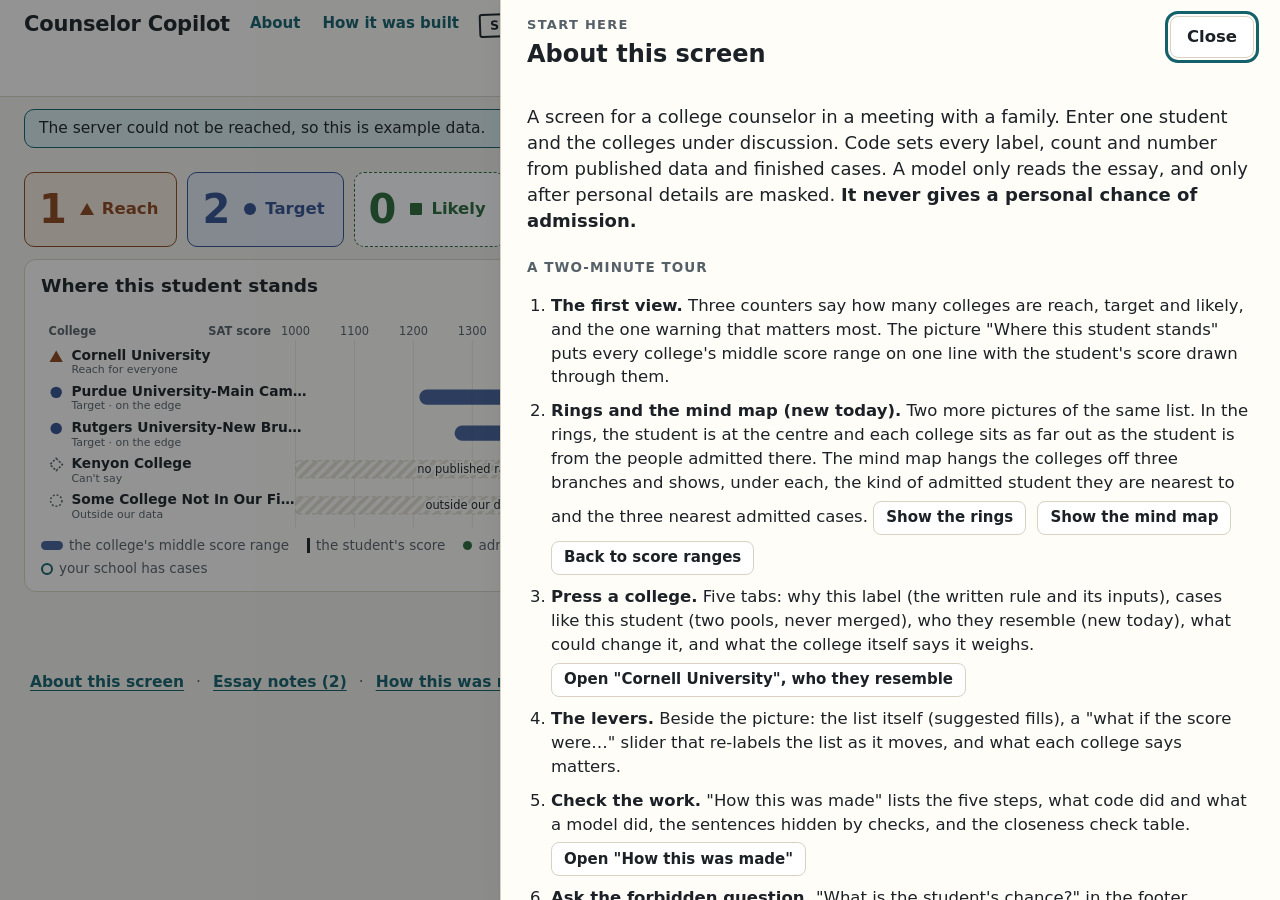
==== commit 9fa2c009: "Feature list sits at the end of How it was built; no separate Features page Co-Authored-By: Claude F" ====
--- a/web/index.html
+++ b/web/index.html
@@ -14,7 +14,6 @@
     <h1>Counselor Copilot</h1>
     <nav class="top-nav" aria-label="About this screen">
       <button type="button" class="linkbtn" data-act="open-about">About</button>
-      <button type="button" class="linkbtn" data-act="open-features">Features</button>
       <button type="button" class="linkbtn" data-act="open-built">How it was built</button>
     </nav>
     <div class="top-chips" id="top-chips"></div>
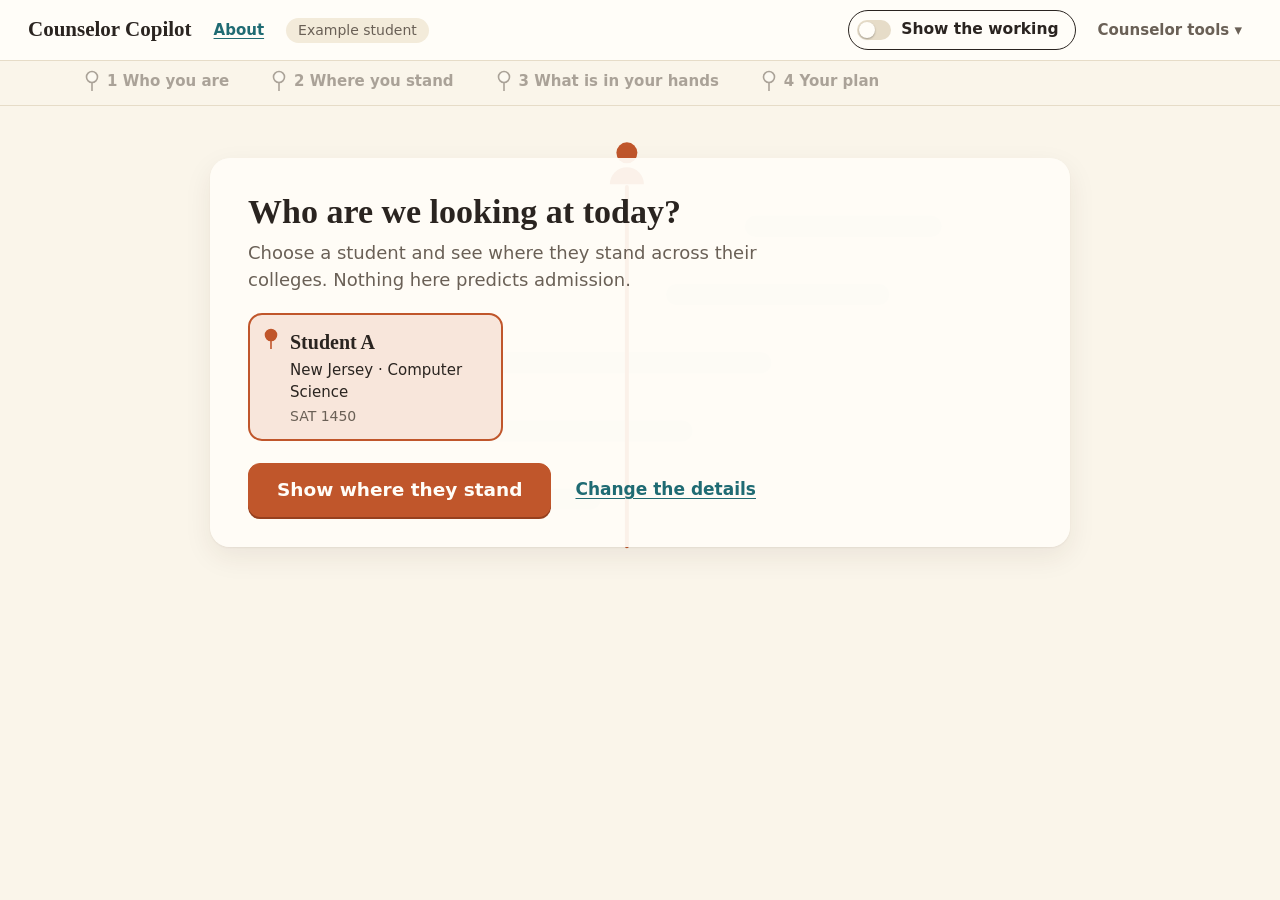
==== commit 8a0aedc7: "Merge branch yuri into main: About page, data sources and feature list on the four-chapter screen; e" ====
--- a/web/index.html
+++ b/web/index.html
@@ -3,37 +3,54 @@
 <head>
 <meta charset="utf-8">
 <meta name="viewport" content="width=device-width,initial-scale=1">
+<meta name="color-scheme" content="light">
 <title>Counselor Copilot</title>
 <link rel="stylesheet" href="style.css">
 </head>
 <body>
-<a class="skip" href="#results">Skip to the college list</a>
+<a class="skip" href="#results">Skip to the story</a>
 
 <div class="app" id="app">
   <header class="top">
     <h1>Counselor Copilot</h1>
-    <nav class="top-nav" aria-label="About this screen">
-      <button type="button" class="linkbtn" data-act="open-about">About</button>
-      <button type="button" class="linkbtn" data-act="open-built">How it was built</button>
-    </nav>
+    <button type="button" class="linkbtn top-about" data-act="tool-about">About</button>
     <div class="top-chips" id="top-chips"></div>
-    <div class="student-line" id="student-line" hidden></div>
+    <div class="top-right">
+      <button type="button" class="switch" id="working-switch" data-act="toggle-working" aria-pressed="false"><i aria-hidden="true"></i><span>Show the working</span></button>
+      <details class="tools" id="tools">
+        <summary>Counselor tools</summary>
+        <div class="tools-menu">
+          <button type="button" data-act="tool-about">About this screen</button>
+          <button type="button" data-act="tool-questions">Questions to ask</button>
+          <button type="button" data-act="tool-how">How we worked this out</button>
+          <button type="button" data-act="tool-case" data-tool="case">Add a finished case</button>
+          <button type="button" data-act="tool-edit" data-tool="edit">Change the details</button>
+          <button type="button" data-act="tool-start">Choose another student</button>
+        </div>
+      </details>
+    </div>
   </header>
+  <nav class="waypoints" id="waypoints" aria-label="The four chapters"></nav>
 
   <div class="page">
-    <!-- ============ THE STUDENT: picker and Build first; every field behind "Edit details" ============ -->
-    <section class="student" id="student-panel" aria-labelledby="student-h">
-      <h2 id="student-h">The student</h2>
+    <!-- ============ OPENING: who are we looking at today? ============ -->
+    <section class="opening" id="opening" aria-labelledby="open-h">
+      <div class="ghost-wrap" id="ghost"></div>
+      <div class="open-card">
+        <h2 id="open-h" class="display">Who are we looking at today?</h2>
+        <p class="open-sub">Choose a student and see where they stand across their colleges. Nothing here predicts admission.</p>
+        <div class="student-cards" id="student-cards"></div>
+        <p class="open-go"><button type="button" class="btn primary big" data-act="build">Show where they stand</button>
+          <button type="button" class="linkbtn" id="change-link" data-act="tool-edit">Change the details</button></p>
+        <p class="quiet small" id="preview-line" hidden></p>
+      </div>
+    </section>
+
+    <!-- ============ CHANGE THE DETAILS (Counselor tools) ============ -->
+    <section class="card student" id="student-panel" aria-labelledby="student-h" hidden>
+      <div class="student-head"><h2 id="student-h" class="section">Change the details</h2>
+        <button type="button" class="linkbtn" data-act="hide-editor">Close</button></div>
       <form id="student-form" autocomplete="off" novalidate>
-        <div class="start-row">
-          <label class="field grow">
-            <span>Demo student</span>
-            <select id="student-pick"><option value="">New student (blank)</option></select>
-          </label>
-          <button type="submit" class="btn primary big" id="build-btn">Build the list</button>
-        </div>
-        <p class="hint" id="build-hint" role="status"></p>
-
         <p class="quiet" id="mode-line" hidden></p>
         <details id="more-fields">
           <summary>Edit details</summary>
@@ -58,8 +75,8 @@
                 <label class="tog"><input type="checkbox" id="f-gpa-none"><span>none</span></label>
               </div>
               <div class="dial">
-                <label for="f-actv">Activities, your rating <em>(0 to 10; used only for closeness)</em></label>
-                <input type="range" id="f-actv" min="0" max="10" step="0.5" value="5">
+                <label for="f-actv">Activities, your rating <em>(1 to 10; used only for who they resemble)</em></label>
+                <input type="range" id="f-actv" min="1" max="10" step="0.5" value="5">
                 <output id="o-actv" for="f-actv">5</output>
                 <label class="tog"><input type="checkbox" id="f-actv-none" checked><span>none</span></label>
               </div>
@@ -129,31 +146,33 @@
             </div>
           </div>
         </details>
+        <p class="open-go"><button type="button" class="btn primary big" data-act="build">Show where they stand</button></p>
+        <p class="hint" id="build-hint" role="status"></p>
       </form>
     </section>
 
-    <!-- ============ LEVEL 1: the whole first view ============ -->
-    <main id="results" tabindex="-1">
+    <!-- ============ THE STORY: four chapters ============ -->
+    <main id="results" tabindex="-1" hidden>
       <div id="notice" class="notice" role="status" aria-live="polite" hidden></div>
-      <div id="stopped"></div>
-      <section id="counters" aria-label="List balance"></section>
-      <div class="stand">
-        <section id="picture" aria-label="Where this student stands"></section>
-        <section id="levers" aria-label="What could change this"></section>
-      </div>
-      <nav id="footlinks" class="footlinks" aria-label="More"></nav>
-      <div id="chance-answer" class="chance-answer" hidden></div>
+      <section class="chapter card" id="ch1" aria-label="Chapter 1: who you are"></section>
+      <section class="chapter" id="ch2" aria-label="Chapter 2: where you stand">
+        <div id="headline"></div>
+        <div id="picture"></div>
+        <div id="caution"></div>
+      </section>
+      <section class="chapter" id="ch3" aria-label="Chapter 3: what is in your hands"></section>
+      <section class="chapter" id="ch4" aria-label="Chapter 4: your plan"></section>
+      <section class="working-only" id="working" aria-label="The working"></section>
     </main>
   </div>
 </div>
 
 <div id="backdrop" class="backdrop" data-act="close-panel" hidden></div>
-<!-- One drawer for every drill-in: a college, the suggestions, essay notes, how this was made. -->
 <aside id="receipt" class="receipt" role="dialog" aria-modal="true" aria-labelledby="receipt-title" tabindex="-1" hidden></aside>
 
 <aside id="case-panel" class="receipt" role="dialog" aria-modal="true" aria-labelledby="case-h" tabindex="-1" hidden>
   <header class="rc-head">
-    <div><p class="rc-kicker">Your school's own cases</p><h2 id="case-h">Add a finished case</h2></div>
+    <div><h2 id="case-h">Add a finished case</h2></div>
     <button type="button" class="btn" data-act="close-panel">Close</button>
   </header>
   <section class="rc-sec">
--- a/web/style.css
+++ b/web/style.css
@@ -1,192 +1,443 @@
-/* Counselor Copilot. Calm, legible across a table, one accent colour.
-   Reach, target and likely each have a shape and a word as well as a tint.
-   Level 1 (first view) fits one screen at 1280 x 800; detail lives in the drawer and its "Details". */
+/* Counselor Copilot: the Trail Map.
+   Warm paper, one terracotta for the student and the next step; plum, teal and moss for reach, target and likely.
+   The meeting view is the default; body.show-working reveals everything marked .working-only.
+   Light palette only, on purpose. */
 :root {
-  --bg: #f5f3ec; --panel: #fffdf8; --raised: #ffffff; --ink: #1b2126; --mute: #566069; --line: #d8d2c4; --soft: #ece8dc;
-  --accent: #14606b; --accent-ink: #ffffff; --accent-soft: #dcecee;
-  --reach: #8f451c; --reach-bg: #f7e9de;
-  --target: #33508f; --target-bg: #e5eaf6;
-  --likely: #2c6a3a; --likely-bg: #e2f0e4;
-  --unsure: #5a5f66; --hatch: #e6e1d3;
-  --edge: #7a5a00; --edge-bg: #fbf0cf;
-  --mark: #fff1a8; --shadow: 0 1px 2px rgba(30, 30, 20, .08), 0 8px 24px rgba(30, 30, 20, .06);
-  color-scheme: light dark;
-}
-@media (prefers-color-scheme: dark) {
-  :root {
-    --bg: #14171a; --panel: #1c2024; --raised: #23282d; --ink: #ece9e2; --mute: #a6acb2; --line: #3a4046; --soft: #2a2f35;
-    --accent: #7fc8d2; --accent-ink: #0d2226; --accent-soft: #1d3a3f;
-    --reach: #e7a882; --reach-bg: #3a261b;
-    --target: #a5b8ee; --target-bg: #232c45;
-    --likely: #97d2a1; --likely-bg: #1e3524;
-    --unsure: #b3b8be; --hatch: #2b3036;
-    --edge: #f0c965; --edge-bg: #3a3014;
-    --mark: #6a5a10; --shadow: 0 1px 2px rgba(0, 0, 0, .4), 0 8px 24px rgba(0, 0, 0, .35);
-  }
+  --bg: #FAF5EA; --card: #FFFDF8; --line: #E6DCC8; --tint: #F3EBDA;
+  --ink: #2A2420; --mute: #6A6056;
+  --you: #C0562B; --you-ink: #FFFDF8; --you-soft: #F8E6DB;
+  --reach: #6E4A86; --reach-bg: #EEE8F2;
+  --target: #1F6B73; --target-bg: #E2EEEE;
+  --likely: #5E7B38; --likely-bg: #EBF0E2;
+  --unsure: #7A7066; --hatch: #E9E0CE;
+  --caution: #8A6410; --caution-bg: #FBF0D2;
+  --serif: Georgia, "Iowan Old Style", "Palatino Linotype", serif;
+  --shadow: 0 1px 2px rgba(60, 40, 20, .06), 0 10px 28px rgba(60, 40, 20, .08);
+  color-scheme: light;
 }
 * { box-sizing: border-box; }
-html { -webkit-text-size-adjust: 100%; }
-body { margin: 0; background: var(--bg); color: var(--ink); font: 16.5px/1.45 system-ui, -apple-system, "Segoe UI", Roboto, Arial, sans-serif; }
+html { -webkit-text-size-adjust: 100%; scroll-padding-top: 108px; }
+body { margin: 0; background: var(--bg); color: var(--ink); font: 17px/1.5 system-ui, -apple-system, "Segoe UI", Roboto, Arial, sans-serif; }
 body.drawer-open { overflow: hidden; }
-h1, h2, h3, h4, h5, p, ul, ol, dl, dd, blockquote, fieldset { margin: 0; padding: 0; }
+h1, h2, h3, h4, p, ul, ol, dl, dd, blockquote, figure, fieldset { margin: 0; padding: 0; }
 ul, ol { list-style: none; }
 fieldset { border: 0; min-width: 0; }
 b { font-weight: 650; }
 em { font-style: normal; color: var(--mute); font-weight: 400; }
-a { color: var(--accent); text-underline-offset: 3px; }
-:focus-visible { outline: 3px solid var(--accent); outline-offset: 2px; border-radius: 4px; }
+a { color: var(--target); text-underline-offset: 3px; }
+:focus-visible { outline: 3px solid var(--you); outline-offset: 2px; border-radius: 6px; }
 [hidden] { display: none !important; }
 .sr { position: absolute; width: 1px; height: 1px; overflow: hidden; clip-path: inset(50%); white-space: nowrap; }
-.skip { position: absolute; left: -999px; top: 8px; background: var(--accent); color: var(--accent-ink); padding: 8px 14px; border-radius: 6px; z-index: 50; }
+.skip { position: absolute; left: -999px; top: 8px; background: var(--you); color: var(--you-ink); padding: 8px 14px; border-radius: 8px; z-index: 50; }
 .skip:focus { left: 8px; }
 .quiet { color: var(--mute); }
 .small { font-size: 14.5px; }
-.sep { color: var(--mute); margin: 0 4px; }
-
-/* ---------- top bar: name, stamp, the student in one line ---------- */
-.top { display: flex; align-items: center; gap: 14px; flex-wrap: wrap; padding: 9px 24px; background: var(--panel); border-bottom: 1px solid var(--line); }
-.top h1 { font-size: 21px; letter-spacing: -.01em; white-space: nowrap; }
-.top-nav { display: flex; gap: 2px 10px; align-items: center; }
-.top-nav .linkbtn { font-size: 15px; text-decoration: none; padding: 4px 6px; }
-.top-nav .linkbtn:hover { text-decoration: underline; }
-.top-chips { display: flex; gap: 8px; flex-wrap: wrap; align-items: center; }
-.stamp { display: inline-block; border: 2px solid var(--ink); color: var(--ink); font-weight: 800; font-size: 12.5px; letter-spacing: .14em; padding: 1px 9px; border-radius: 3px; transform: rotate(-2deg); background: var(--panel); }
-.chip { display: inline-block; border: 1px solid var(--line); background: var(--raised); border-radius: 999px; padding: 2px 12px; font-size: 14px; }
-.chip-example { border-style: dashed; border-color: var(--ink); font-weight: 650; }
-.student-line { margin-left: auto; display: flex; align-items: center; gap: 12px; min-width: 0; }
-.sline { font-size: 17.5px; font-weight: 600; }
+.sep { color: var(--mute); }
+.display, .ch-title, .hero { font-family: var(--serif); }
+.label, .kicker { font-size: 14px; font-weight: 650; letter-spacing: .04em; text-transform: uppercase; color: var(--mute); }
+
+/* two views */
+.working-only { display: none !important; }
+body.show-working .working-only { display: revert !important; }
+body.show-working a.working-only, body.show-working span.working-only { display: inline !important; }
+body.show-working .working-box { border-left: 3px solid var(--line); padding-left: 14px; margin-top: 14px; }
+
+/* ---------- top bar and waypoints ---------- */
+.top { display: flex; align-items: center; gap: 14px; flex-wrap: wrap; padding: 10px 28px; background: var(--card); border-bottom: 1px solid var(--line); position: sticky; top: 0; z-index: 12; }
+.top h1 { font-family: var(--serif); font-size: 21px; font-weight: 700; white-space: nowrap; }
+.top-chips { display: flex; gap: 8px; flex-wrap: wrap; }
+.top-right { margin-left: auto; display: flex; gap: 12px; align-items: center; }
+.chip { display: inline-block; background: var(--tint); border-radius: 999px; padding: 2px 12px; font-size: 14px; color: var(--mute); }
+.chip-theme { background: var(--you-soft); color: var(--ink); font-size: 15px; margin: 2px 4px 2px 0; }
+.switch { font: inherit; font-size: 15.5px; font-weight: 650; color: var(--ink); background: var(--card); border: 1.5px solid var(--ink); border-radius: 999px; padding: 6px 16px 6px 8px; cursor: pointer; display: inline-flex; align-items: center; gap: 10px; min-height: 40px; }
+.switch i { width: 34px; height: 20px; border-radius: 10px; background: var(--line); position: relative; flex: none; transition: background .15s; }
+.switch i::after { content: ""; position: absolute; top: 2px; left: 2px; width: 16px; height: 16px; border-radius: 50%; background: var(--card); box-shadow: 0 1px 2px rgba(0, 0, 0, .3); transition: left .15s; }
+.switch[aria-pressed="true"] { background: var(--ink); color: var(--card); }
+.switch[aria-pressed="true"] i { background: var(--you); }
+.switch[aria-pressed="true"] i::after { left: 16px; }
+.tools { position: relative; }
+.tools summary { list-style: none; cursor: pointer; font-size: 15px; font-weight: 600; color: var(--mute); padding: 8px 10px; border-radius: 8px; }
+.tools summary::-webkit-details-marker { display: none; }
+.tools summary::after { content: " ▾"; }
+.tools summary:hover, .tools[open] summary { color: var(--ink); background: var(--tint); }
+.tools-menu { position: absolute; right: 0; top: calc(100% + 6px); background: var(--card); border: 1px solid var(--line); border-radius: 12px; box-shadow: var(--shadow); padding: 6px; min-width: 230px; display: grid; z-index: 15; }
+.tools-menu button { font: inherit; font-size: 16px; text-align: left; background: none; border: 0; padding: 9px 12px; border-radius: 8px; cursor: pointer; color: var(--ink); }
+.tools-menu button:hover, .tools-menu button:focus-visible { background: var(--tint); }
+.waypoints { background: var(--bg); border-bottom: 1px solid var(--line); position: sticky; top: 61px; z-index: 11; }
+.waypoints ol { display: flex; gap: 6px 30px; flex-wrap: wrap; max-width: 1180px; margin: 0 auto; padding: 5px 28px; }
+.way { font: inherit; font-size: 15px; font-weight: 600; color: var(--mute); background: none; border: 0; padding: 4px 6px; cursor: pointer; display: inline-flex; align-items: center; gap: 7px; border-radius: 6px; }
+.way:disabled { opacity: .55; cursor: default; }
+.way[aria-current] { color: var(--ink); }
+.way:hover:not(:disabled) { color: var(--ink); }
+.wp line { stroke: var(--mute); stroke-width: 1.6; }
+.wp circle { fill: var(--card); stroke: var(--mute); stroke-width: 1.6; }
+.wp-on line { stroke: var(--you); }
+.wp-on circle { fill: var(--you); stroke: var(--you); }
 
 /* ---------- buttons and fields ---------- */
-.btn { font: inherit; font-weight: 600; color: var(--ink); background: var(--raised); border: 1.5px solid var(--line); border-radius: 8px; padding: 8px 16px; cursor: pointer; min-height: 42px; }
-.btn:hover { border-color: var(--accent); }
-.btn.small { font-size: 15px; padding: 4px 12px; min-height: 34px; }
-.btn.primary { background: var(--accent); border-color: var(--accent); color: var(--accent-ink); }
-.btn.primary:hover { filter: brightness(1.08); }
-.btn.big { font-size: 18px; padding: 10px 26px; min-height: 48px; }
-.btn:disabled { opacity: .5; cursor: default; }
-.linkbtn { font: inherit; color: var(--accent); background: none; border: 0; padding: 4px 2px; cursor: pointer; text-decoration: underline; text-underline-offset: 3px; font-weight: 600; }
+.btn { font: inherit; font-weight: 650; color: var(--ink); background: var(--card); border: 1.5px solid var(--line); border-radius: 10px; padding: 8px 16px; cursor: pointer; min-height: 42px; }
+.btn:hover { border-color: var(--you); }
+.btn.small { font-size: 15px; padding: 4px 13px; min-height: 36px; }
+.btn.primary { background: var(--you); border-color: var(--you); color: var(--you-ink); box-shadow: 0 2px 0 #96401e; }
+.btn.primary:hover { filter: brightness(1.06); }
+.btn.big { font-size: 18.5px; padding: 12px 28px; min-height: 52px; border-radius: 12px; }
+.btn:disabled { opacity: .55; cursor: default; }
+.linkbtn { font: inherit; color: var(--target); background: none; border: 0; padding: 4px 2px; cursor: pointer; text-decoration: underline; text-underline-offset: 3px; font-weight: 600; }
 .linkbtn:hover { color: var(--ink); }
+.linkbtn:disabled { color: var(--mute); text-decoration: none; cursor: default; opacity: .6; }
 .x { font: inherit; font-size: 14px; color: var(--mute); background: transparent; border: 1px solid transparent; border-radius: 6px; padding: 3px 8px; cursor: pointer; text-decoration: underline; min-height: 32px; }
 .field { display: block; margin: 0 0 14px; }
 .field > span, .field > legend, .dial > label:first-child, .mini { display: block; font-size: 14.5px; font-weight: 600; color: var(--mute); margin-bottom: 4px; }
 .mini { margin-top: 8px; }
-input[type=text], input[type=number], select, textarea { font: inherit; color: var(--ink); background: var(--raised); border: 1.5px solid var(--line); border-radius: 7px; padding: 7px 10px; width: 100%; min-height: 40px; }
+input[type=text], input[type=number], select, textarea { font: inherit; color: var(--ink); background: #fff; border: 1.5px solid var(--line); border-radius: 8px; padding: 7px 10px; width: 100%; min-height: 40px; }
 textarea { resize: vertical; line-height: 1.4; }
 .fallback { margin-top: 8px; font-size: 15px; min-height: 36px; border-style: dashed; }
 .upper { text-transform: uppercase; }
-input[type=range] { accent-color: var(--accent); width: 100%; min-height: 30px; margin: 0; }
+input[type=range] { accent-color: var(--you); width: 100%; min-height: 34px; margin: 0; }
 .hint { display: block; font-size: 14.5px; color: var(--mute); margin-top: 4px; }
 .row2 { display: grid; grid-template-columns: 2fr 1fr; gap: 10px; }
 .rowN { display: grid; grid-template-columns: repeat(auto-fit, minmax(130px, 1fr)); gap: 10px; }
 .dial { display: grid; grid-template-columns: 1fr auto auto; gap: 2px 14px; align-items: center; margin-bottom: 12px; }
 .dial > label:first-child { grid-column: 1 / -1; margin: 0; }
-.dial output { font-size: 26px; font-weight: 750; font-variant-numeric: tabular-nums; min-width: 68px; text-align: right; }
-.tog { display: inline-flex; align-items: center; gap: 6px; font-size: 15px; border: 1.5px solid var(--line); border-radius: 999px; padding: 3px 12px; cursor: pointer; background: var(--raised); }
-.tog input { accent-color: var(--accent); width: 16px; height: 16px; }
-.tog:has(input:checked) { border-color: var(--accent); background: var(--accent-soft); font-weight: 650; }
+.dial output { font-family: var(--serif); font-size: 28px; font-weight: 700; font-variant-numeric: tabular-nums; min-width: 72px; text-align: right; }
+.tog { display: inline-flex; align-items: center; gap: 6px; font-size: 15px; border: 1.5px solid var(--line); border-radius: 999px; padding: 3px 12px; cursor: pointer; background: #fff; }
+.tog input { accent-color: var(--you); width: 16px; height: 16px; }
 .picks { display: flex; flex-wrap: wrap; gap: 6px; }
-.pick { font: inherit; font-size: 15px; color: var(--ink); background: var(--raised); border: 1.5px solid var(--line); border-radius: 999px; padding: 5px 13px; cursor: pointer; min-height: 34px; }
-.pick:hover { border-color: var(--accent); }
-.pick[aria-pressed="true"] { background: var(--accent); border-color: var(--accent); color: var(--accent-ink); font-weight: 650; }
+.pick { font: inherit; font-size: 15px; color: var(--ink); background: #fff; border: 1.5px solid var(--line); border-radius: 999px; padding: 5px 13px; cursor: pointer; min-height: 34px; }
+.pick:hover { border-color: var(--you); }
+.pick[aria-pressed="true"] { background: var(--ink); border-color: var(--ink); color: var(--card); font-weight: 650; }
 .pick:disabled { opacity: .5; cursor: default; border-style: dashed; }
 .college-chips { display: flex; flex-wrap: wrap; gap: 6px; margin-bottom: 4px; }
-.chipbtn { font: inherit; font-size: 15px; color: var(--ink); background: var(--accent-soft); border: 1.5px solid var(--accent); border-radius: 8px; padding: 5px 10px; cursor: pointer; min-height: 34px; text-align: left; }
+.chipbtn { font: inherit; font-size: 15px; color: var(--ink); background: var(--tint); border: 1.5px solid var(--line); border-radius: 8px; padding: 5px 10px; cursor: pointer; min-height: 34px; text-align: left; }
 .chipbtn:hover:not(:disabled) { text-decoration: line-through; }
 .search { display: flex; gap: 6px; align-items: flex-end; }
 .search .btn { margin-top: 8px; }
-.hits { margin-top: 4px; }
-.hits button { font: inherit; font-size: 15.5px; text-align: left; width: 100%; background: var(--raised); color: var(--ink); border: 1px solid var(--line); border-radius: 6px; padding: 6px 10px; margin-bottom: 3px; cursor: pointer; }
-.hits button:hover, .hits button:focus-visible { border-color: var(--accent); background: var(--accent-soft); }
+.hits button { font: inherit; font-size: 15.5px; text-align: left; width: 100%; background: #fff; color: var(--ink); border: 1px solid var(--line); border-radius: 6px; padding: 6px 10px; margin-top: 3px; cursor: pointer; }
+.hits button:hover, .hits button:focus-visible { border-color: var(--you); background: var(--you-soft); }
 .act-row { display: grid; grid-template-columns: 1fr 1fr; gap: 6px; margin-bottom: 10px; padding-bottom: 10px; border-bottom: 1px dashed var(--line); }
 .act-row input:nth-of-type(3) { grid-column: 1 / -1; }
 .act-row .x { justify-self: start; }
-
-/* ---------- page ---------- */
-.page { max-width: 1320px; margin: 0 auto; padding: 12px 24px 28px; display: grid; gap: 12px; }
-.student { background: var(--panel); border: 1px solid var(--line); border-radius: 12px; padding: 14px 18px; }
-.student h2 { font-size: 18px; margin-bottom: 8px; }
-.start-row { display: flex; gap: 14px; align-items: flex-end; flex-wrap: wrap; }
-.start-row .field { margin: 0; }
-.grow { flex: 1; min-width: 240px; max-width: 640px; }
-.form-grid { display: grid; grid-template-columns: 1fr 1fr; gap: 8px 32px; margin-top: 14px; }
-summary { cursor: pointer; font-weight: 650; color: var(--accent); padding: 4px 0; width: fit-content; }
-#more-fields { margin-top: 8px; }
-details.more { margin-top: 12px; border-top: 1px dashed var(--line); padding-top: 6px; }
-details.more > summary { font-size: 15.5px; }
-main { min-width: 0; display: grid; gap: 12px; }
+summary { cursor: pointer; font-weight: 650; color: var(--target); padding: 4px 0; width: fit-content; }
+details.more { margin-top: 12px; }
+.form-grid { display: grid; grid-template-columns: 1fr 1fr; gap: 8px 36px; margin-top: 12px; }
+.student-head { display: flex; justify-content: space-between; align-items: baseline; }
+.section { font-family: var(--serif); font-size: 20px; font-weight: 600; }
+
+/* ---------- page, cards, chapters ---------- */
+.page { max-width: 1180px; margin: 0 auto; padding: 18px 28px 80px; display: grid; gap: 22px; }
+.card { background: var(--card); border-radius: 16px; box-shadow: var(--shadow); padding: 22px 26px; }
+main { display: grid; gap: 54px; min-width: 0; }
 main:focus { outline: none; }
-.panel { background: var(--panel); border: 1px solid var(--line); border-radius: 12px; padding: 12px 16px; }
-.panel h2 { font-size: 18.5px; }
-.notice { background: var(--accent-soft); border: 1px solid var(--accent); border-radius: 10px; padding: 7px 14px; font-size: 15.5px; }
-
-/* ---------- labels: word + shape + tint ---------- */
-.shape { fill: currentColor; flex: none; vertical-align: -2px; }
-.badge { display: inline-flex; align-items: center; gap: 7px; font-weight: 700; font-size: 15px; padding: 2px 11px 2px 9px; border-radius: 6px; border: 1.5px solid currentColor; white-space: nowrap; }
-.b-reach { color: var(--reach); background: var(--reach-bg); }
-.b-target { color: var(--target); background: var(--target-bg); }
-.b-likely { color: var(--likely); background: var(--likely-bg); }
-.b-cant_say, .b-outside_data { color: var(--unsure); border-style: dashed; background: repeating-linear-gradient(135deg, var(--hatch) 0 5px, transparent 5px 10px); }
-.b-cant_say span, .b-outside_data span { color: var(--ink); }
-
-/* ---------- essay stopped banner ---------- */
-.stopped { border: 2px solid var(--edge); background: var(--edge-bg); border-radius: 10px; padding: 9px 14px; }
-.stopped-h { font-weight: 700; font-size: 17px; }
-.verdicts { display: flex; gap: 8px; flex-wrap: wrap; align-items: center; margin-top: 4px; }
-.verdict { font-size: 14.5px; font-weight: 650; border-radius: 999px; padding: 1px 11px; border: 1.5px solid var(--ink); background: var(--raised); }
-.verdict::before { content: "■ "; font-size: 10px; vertical-align: 2px; }
-.v-pass { border-color: var(--accent); color: var(--accent); }
-.v-pass::before { content: "✓ "; font-size: inherit; vertical-align: 0; }
-.stopped details.more { border: 0; margin-top: 2px; padding: 0; }
-
-/* ---------- counters and the one warning ---------- */
-#counters { display: flex; gap: 16px; align-items: stretch; flex-wrap: wrap; }
-.tiles { display: flex; gap: 10px; flex-wrap: wrap; }
-.tile { border: 1.5px solid var(--line); border-radius: 10px; padding: 6px 18px 6px 14px; background: var(--raised); display: flex; align-items: center; gap: 12px; min-width: 150px; }
-.tile-n { font-size: 40px; font-weight: 750; line-height: 1.05; font-variant-numeric: tabular-nums; }
-.tile-l { font-weight: 650; display: inline-flex; gap: 7px; align-items: center; }
-.t-reach { color: var(--reach); border-color: var(--reach); background: var(--reach-bg); }
-.t-target { color: var(--target); border-color: var(--target); background: var(--target-bg); }
-.t-likely { color: var(--likely); border-color: var(--likely); background: var(--likely-bg); }
-.t-cant_say, .t-outside_data { border-style: dashed; border-color: var(--unsure); background: repeating-linear-gradient(135deg, var(--hatch) 0 6px, var(--raised) 6px 12px); }
-.tile.zero { background: var(--raised); border-style: dashed; }
-.warnbox { flex: 1; min-width: 260px; display: flex; flex-direction: column; justify-content: center; }
-.warn1 { padding: 8px 14px; border-left: 5px solid var(--edge); background: var(--edge-bg); border-radius: 0 8px 8px 0; font-weight: 600; font-size: 17.5px; }
-.whatif-tag { padding: 8px 14px; border: 1.5px dashed var(--accent); border-radius: 8px; background: var(--accent-soft); font-weight: 600; }
-.more-warn { margin-top: 6px; display: grid; gap: 4px; }
-.more-warn li { padding: 5px 14px; border-left: 5px solid var(--edge); background: var(--edge-bg); border-radius: 0 8px 8px 0; }
-.more-warn.open { margin: 0 0 14px; }
-
-/* ---------- the picture ---------- */
-.stand { display: grid; grid-template-columns: minmax(0, 1fr) 350px; gap: 12px; align-items: stretch; }
-.pic-head { display: flex; gap: 14px; align-items: baseline; flex-wrap: wrap; margin-bottom: 2px; }
+.chapter { scroll-margin-top: 108px; }
+.kicker { display: flex; align-items: center; gap: 8px; margin-bottom: 4px; }
+.ch-title { font-size: 20px; font-weight: 600; color: var(--mute); }
+.ch-title:focus { outline: none; }
+#ch1 .ch-title, #ch3 .ch-title, #ch4 .ch-title { font-size: 30px; font-weight: 700; color: var(--ink); line-height: 1.2; }
+.ch-sub { font-size: 18px; color: var(--mute); margin: 4px 0 16px; }
+.next { margin-top: 22px; display: flex; gap: 22px; align-items: center; flex-wrap: wrap; }
+.notice { background: var(--tint); border-radius: 10px; padding: 8px 16px; font-size: 15.5px; }
+.calm { background: var(--caution-bg); border-radius: 12px; padding: 12px 16px; margin: 12px 0; }
+.calm p + p, .calm .btn { margin-top: 8px; }
+.caution { background: var(--caution-bg); color: var(--ink); border-left: 5px solid var(--caution); border-radius: 0 12px 12px 0; padding: 12px 18px; margin-top: 16px; font-size: 18px; }
+
+/* ---------- opening ---------- */
+.opening { position: relative; padding: 34px 0 10px; }
+.ghost-wrap { position: absolute; inset: 0; overflow: hidden; border-radius: 20px; }
+.ghost { width: 100%; height: 100%; display: block; }
+.ghost-bar { fill: var(--mute); opacity: .16; }
+.open-card { position: relative; max-width: 860px; margin: 0 auto; background: rgba(255, 253, 248, .93); border-radius: 20px; box-shadow: var(--shadow); padding: 34px 38px 30px; }
+.display { font-size: 34px; font-weight: 700; line-height: 1.15; }
+.open-sub { font-size: 18px; color: var(--mute); margin: 8px 0 20px; max-width: 46ch; }
+.student-cards { display: grid; grid-template-columns: repeat(auto-fill, minmax(230px, 1fr)); gap: 12px; }
+.scard { font: inherit; text-align: left; color: var(--ink); background: var(--card); border: 2px solid var(--line); border-radius: 14px; padding: 12px 14px 12px 40px; cursor: pointer; display: grid; gap: 2px; position: relative; min-height: 92px; align-content: start; }
+.scard .wp { position: absolute; left: 13px; top: 13px; }
+.scard:hover { border-color: var(--you); background: #fff; }
+.scard[aria-pressed="true"] { border-color: var(--you); background: var(--you-soft); }
+.scard-name { font-family: var(--serif); font-size: 20px; font-weight: 700; }
+.scard-line { font-size: 15px; }
+.scard-facts { font-size: 14px; color: var(--mute); }
+.open-go { margin-top: 22px; display: flex; gap: 22px; align-items: center; flex-wrap: wrap; }
+
+/* ---------- labels: one filled circle, the word, and its plain gloss ---------- */
+.dot { display: inline-block; width: 11px; height: 11px; border-radius: 50%; background: currentColor; flex: none; }
+.pill { display: inline-flex; align-items: center; gap: 8px; padding: 3px 13px 3px 10px; border-radius: 999px; font-size: 15px; white-space: nowrap; }
+.pill span { color: var(--ink); }
+.p-reach { color: var(--reach); } .pill.p-reach { background: var(--reach-bg); }
+.p-target { color: var(--target); } .pill.p-target { background: var(--target-bg); }
+.p-likely { color: var(--likely); } .pill.p-likely { background: var(--likely-bg); }
+.p-cant_say, .p-outside_data { color: var(--unsure); }
+.pill.p-cant_say, .pill.p-outside_data { background: repeating-linear-gradient(135deg, var(--hatch) 0 5px, transparent 5px 10px); }
+
+/* ---------- chapter 1 ---------- */
+.you-line { font-size: 19px; margin: 8px 0 12px; }
+.acts { display: grid; gap: 6px; margin-bottom: 12px; }
+.acts li { display: flex; gap: 10px; align-items: flex-start; }
+.acts .wp { flex: none; margin-top: 2px; }
+.themes { margin: 10px 0; }
+.words { margin: 14px 0 8px; display: grid; gap: 14px; }
+.words figure { border-left: 4px solid var(--you); padding-left: 18px; }
+.words blockquote { font-family: var(--serif); font-size: 24px; line-height: 1.35; }
+.words figcaption { color: var(--mute); font-size: 15.5px; margin-top: 3px; }
+.verdicts { display: flex !important; gap: 8px; flex-wrap: wrap; align-items: center; margin-top: 6px; }
+body:not(.show-working) .verdicts.working-only { display: none !important; }
+.verdict { font-size: 14px; font-weight: 650; border-radius: 999px; padding: 1px 11px; border: 1.5px solid var(--caution); color: var(--caution); background: var(--card); white-space: nowrap; }
+.v-pass { border-color: var(--likely); color: var(--likely); }
+.v-pass::before { content: "✓ "; }
+.tagx { font-size: 13.5px; font-weight: 650; border-radius: 999px; padding: 0 9px; border: 1.5px dashed var(--caution); color: var(--caution); white-space: nowrap; }
+
+/* ---------- chapter 2: the headline, the balance bar, the trail map ---------- */
+.hero { font-size: 32px; font-weight: 700; line-height: 1.22; max-width: 30ch; margin: 6px 0 14px; max-width: 900px; }
+.hero-if { color: var(--you); }
+.bbar { display: flex; flex-wrap: wrap; gap: 6px; align-items: center; margin-bottom: 16px; }
+.bb { width: 34px; height: 14px; border-radius: 7px; background: var(--unsure); }
+.bb-reach { background: var(--reach); } .bb-target { background: var(--target); } .bb-likely { background: var(--likely); }
+.bb-cant_say { background: repeating-linear-gradient(135deg, var(--hatch) 0 4px, var(--card) 4px 8px); border: 1px solid var(--line); }
+.bb-slot { background: none; border: 2px dashed var(--you); width: 52px; height: 18px; border-radius: 9px; }
+.bb-word { font-size: 15px; margin: 0 14px 0 4px; }
+.bb-word b { font-weight: 700; }
+.bb-room { color: var(--you); font-weight: 650; }
+.pic-card { padding: 16px 18px 12px; }
 .pic-scroll { overflow-x: auto; }
-.pic { display: block; width: 100%; height: auto; min-width: 660px; font-family: inherit; }
-.pgrid { stroke: var(--soft); stroke-width: 1; }
-.ptick, .phead { font-size: 12px; fill: var(--mute); }
-.phead { font-weight: 650; }
+.pic { display: block; width: 100%; height: auto; min-width: 760px; font-family: inherit; }
+.pgrid { stroke: var(--line); stroke-width: 1; }
+.ptick { font-size: 13px; fill: var(--mute); }
+.pcap { font-size: 13px; fill: var(--mute); }
 .prow { cursor: pointer; outline: none; }
-.phit { fill: transparent; stroke: transparent; stroke-width: 2; }
-.prow:hover .phit { fill: var(--soft); }
-.prow:focus-visible .phit { stroke: var(--accent); fill: var(--accent-soft); }
-.pname { font-size: 14.5px; font-weight: 650; fill: var(--ink); }
-.plabel { font-size: 11.5px; fill: var(--mute); }
-.pr-reach .shape, .pr-reach .pbar { color: var(--reach); fill: var(--reach); }
-.pr-target .shape, .pr-target .pbar { color: var(--target); fill: var(--target); }
-.pr-likely .shape, .pr-likely .pbar { color: var(--likely); fill: var(--likely); }
-.pr-cant_say .shape, .pr-outside_data .shape { color: var(--unsure); fill: var(--unsure); }
-.pbar { opacity: .9; }
-.pbar-open { fill: none !important; stroke: var(--unsure); stroke-width: 1.6; stroke-dasharray: 4 3; }
-.ph-bg { fill: var(--panel); } .ph-fg { fill: var(--hatch); }
-.pband { stroke: var(--line); stroke-dasharray: 4 3; }
-.pbandt { font-size: 12px; fill: var(--ink); paint-order: stroke; stroke: var(--panel); stroke-width: 4px; }
-.pd-on { fill: var(--ink); } .pd-off { fill: none; stroke: var(--mute); stroke-width: 1; }
-.pc-a { fill: var(--likely); } .pc-d { fill: none; stroke: var(--reach); stroke-width: 1.3; } .pc-w { fill: var(--unsure); }
-.pplus, .pnone { font-size: 11.5px; fill: var(--mute); }
-.pring { fill: none; stroke: var(--accent); stroke-width: 2; }
+.phit { fill: transparent; stroke: transparent; stroke-width: 2.5; }
+.prow:hover .phit { fill: var(--tint); }
+.prow:focus-visible .phit { stroke: var(--you); fill: var(--tint); }
+.pname { font-size: 16px; font-weight: 600; fill: var(--ink); }
+.pbar { opacity: .85; }
+.pr-reach .pbar, .pr-reach .pdot, .pr-reach .plab-w { fill: var(--reach); }
+.pr-target .pbar, .pr-target .pdot, .pr-target .plab-w { fill: var(--target); }
+.pr-likely .pbar, .pr-likely .pdot, .pr-likely .plab-w { fill: var(--likely); }
+.pr-cant_say .pbar { fill: none; stroke: var(--unsure); stroke-width: 1.6; stroke-dasharray: 4 3; }
+.pr-cant_say .pdot, .pr-outside_data .pdot { fill: none; stroke: var(--unsure); stroke-width: 1.6; stroke-dasharray: 2.5 2; }
+.pr-cant_say .plab-w, .pr-outside_data .plab-w { fill: var(--unsure); }
+.pown { fill: var(--card); opacity: .9; }
+.pnote { font-size: 14px; fill: var(--ink); paint-order: stroke; stroke: var(--card); stroke-width: 5px; stroke-linejoin: round; }
+.prow:hover .pnote, .prow:focus-visible .pnote { stroke: var(--tint); }
+.pnote-in { fill: #fff; stroke: none; font-weight: 600; font-size: 13.5px; }
+.ph-bg { fill: var(--card); } .ph-fg { fill: var(--hatch); }
+.pband { stroke: var(--line); }
+.pbandt { font-size: 13.5px; }
+.plab { font-size: 14px; }
+.plab-w { font-weight: 700; } .plab-g { fill: var(--ink); }
+.pcost { font-size: 13px; fill: var(--mute); }
+.pedge { font-size: 13px; fill: var(--you); font-weight: 650; }
+.pempty rect { fill: none; stroke: var(--you); stroke-width: 1.6; stroke-dasharray: 6 5; }
+.pempty .pnote { fill: var(--you); font-weight: 600; }
 .pstudent { pointer-events: none; }
-.pline { stroke: var(--ink); stroke-width: 2.5; }
-.pline-base { stroke: var(--mute); stroke-width: 1.5; stroke-dasharray: 3 4; pointer-events: none; }
-.ptagbg { fill: var(--ink); } .ptag { fill: var(--panel); font-size: 12.5px; font-weight: 700; }
+.pline { stroke: var(--you); stroke-width: 3; stroke-linecap: round; }
+.pline-base { stroke: var(--you); stroke-width: 1.5; stroke-dasharray: 3 5; opacity: .6; pointer-events: none; }
+.pperson circle, .pperson path { fill: var(--you); }
+.pyou { font-size: 17px; font-weight: 700; fill: var(--you); paint-order: stroke; stroke: var(--card); stroke-width: 6px; stroke-linejoin: round; }
+.pic-foot { display: flex; justify-content: space-between; gap: 8px 20px; flex-wrap: wrap; font-size: 14.5px; margin-top: 4px; }
+.tap { color: var(--you); font-weight: 650; }
+
+/* ---------- chapter 3: three cards ---------- */
+.hands { display: grid; grid-template-columns: repeat(3, minmax(0, 1fr)); gap: 18px; align-items: stretch; }
+.hand { padding: 20px 22px; display: flex; flex-direction: column; gap: 10px; }
+.hand h3 { font-family: var(--serif); font-size: 22px; font-weight: 700; display: flex; align-items: center; gap: 10px; }
+.hand-lead { font-size: 18px; font-weight: 600; display: block; }
+.hand-foot { margin-top: auto; font-size: 15px; }
+.suggs { display: grid; gap: 10px; }
+.sugg { border-radius: 12px; background: var(--bg); padding: 10px 12px; display: grid; gap: 2px; }
+.sugg-name { font-weight: 700; display: flex; gap: 8px; align-items: center; color: inherit; }
+.sugg-name { color: var(--ink); } .sugg-name .dot { color: inherit; }
+.sugg.p-likely .dot { background: var(--likely); } .sugg.p-target .dot { background: var(--target); } .sugg.p-reach .dot { background: var(--reach); }
+.sugg-would { font-size: 15.5px; font-weight: 650; }
+.sugg-why { font-size: 15px; color: var(--ink); }
+.sugg .btn { justify-self: start; margin-top: 6px; }
+.whatif-row { display: grid; grid-template-columns: 1fr auto; gap: 14px; align-items: center; }
+#whatif-out { font-family: var(--serif); font-size: 40px; font-weight: 700; font-variant-numeric: tabular-nums; color: var(--you); min-width: 96px; text-align: right; line-height: 1; }
+.whatif-say { font-size: 16.5px; background: var(--you-soft); border-radius: 12px; padding: 10px 14px; }
+.looks { display: grid; gap: 10px; }
+.looks .linkbtn { font-weight: 700; color: var(--ink); padding: 0; }
+
+/* ---------- chapter 4 ---------- */
+.plan { padding: 24px 30px; }
+.plan-list { counter-reset: p; display: grid; gap: 14px; }
+.plan-list li { counter-increment: p; display: block; padding-left: 44px; position: relative; font-size: 18px; }
+.plan-list li::before { content: counter(p); position: absolute; left: 0; top: -1px; width: 30px; height: 30px; border-radius: 50%; background: var(--you); color: var(--you-ink); font-weight: 700; font-size: 15px; display: flex; align-items: center; justify-content: center; }
+.plan-close { margin-top: 18px; padding-top: 14px; border-top: 1px solid var(--line); font-family: var(--serif); font-size: 18px; }
+.checked { margin-top: 14px; }
+.working-card { display: grid; gap: 12px; }
+.steps { display: grid; gap: 8px; }
+.steps li { border-radius: 10px; padding: 8px 12px; background: var(--bg); display: grid; gap: 2px 10px; grid-template-columns: auto 1fr; }
+.step-n { width: 26px; height: 26px; border-radius: 50%; background: var(--ink); color: var(--card); font-weight: 700; font-size: 14px; display: inline-flex; align-items: center; justify-content: center; grid-row: span 3; }
+.step-name { font-weight: 700; }
+.step-what, .step-by { font-size: 15px; grid-column: 2; }
+.step-by { color: var(--mute); overflow-wrap: anywhere; }
+
+/* ---------- drawer ---------- */
+.backdrop { position: fixed; inset: 0; background: rgba(42, 36, 32, .42); z-index: 20; }
+.receipt { position: fixed; top: 0; right: 0; bottom: 0; width: min(780px, 100vw); background: var(--card); box-shadow: var(--shadow); z-index: 30; overflow-y: auto; padding: 0 30px 40px; }
+.receipt:focus { outline: none; }
+.rc-head { display: flex; justify-content: space-between; align-items: flex-start; gap: 12px; padding: 22px 0 12px; }
+.rc-head h2 { font-family: var(--serif); font-size: 28px; font-weight: 700; margin-bottom: 8px; line-height: 1.2; }
+.rc-sec { padding: 18px 0; font-size: 17px; }
+.rc-sec h4 { font-size: 14px; font-weight: 650; letter-spacing: .04em; text-transform: uppercase; color: var(--mute); margin: 14px 0 6px; }
+.tabs { display: flex; gap: 2px; border-bottom: 2px solid var(--line); flex-wrap: wrap; }
+.tabs [role=tab] { font: inherit; font-size: 16px; font-weight: 600; color: var(--mute); background: none; border: 0; border-bottom: 4px solid transparent; margin-bottom: -2px; padding: 8px 12px; cursor: pointer; }
+.tabs [role=tab]:hover { color: var(--ink); }
+.tabs [role=tab][aria-selected="true"] { color: var(--ink); border-bottom-color: var(--you); }
+.tab-pic { margin-bottom: 16px; }
+.reason { font-family: var(--serif); font-size: 21px; line-height: 1.35; margin-bottom: 8px; }
+.close-one { display: flex; gap: 8px; align-items: center; color: var(--you); font-weight: 650; margin-top: 10px; }
+.range { display: block; }
+.track { display: block; position: relative; height: 22px; border-radius: 11px; background: var(--tint); margin: 34px 0 8px; }
+.band { position: absolute; top: 0; bottom: 0; background: currentColor; opacity: .85; border-radius: 11px; }
+.me { position: absolute; top: -26px; bottom: -8px; width: 4px; margin-left: -2px; background: var(--you); border-radius: 2px; }
+.me::before { content: ""; position: absolute; top: -8px; left: -6px; width: 16px; height: 16px; border-radius: 50%; background: var(--you); }
+.range-cap { display: block; font-size: 15.5px; color: var(--mute); }
+.range-cap b { color: var(--ink); }
+.range.none .range-cap { background: var(--tint); border-radius: 10px; padding: 8px 14px; display: inline-block; }
+.kv { border-collapse: collapse; width: 100%; font-size: 16px; }
+.kv th, .kv td { text-align: left; padding: 5px 0; border-bottom: 1px solid var(--line); font-weight: 400; vertical-align: top; }
+.kv th { color: var(--mute); width: 55%; padding-right: 12px; }
+.kv td { font-weight: 650; font-variant-numeric: tabular-nums; }
+.src { font-size: 14.5px; color: var(--mute); margin-top: 6px; }
+.unused { display: inline-block; border: 1px dashed var(--unsure); border-radius: 999px; padding: 0 11px; margin: 0 6px 4px 0; font-size: 15px; text-decoration: line-through; text-decoration-color: var(--mute); }
+.plain { list-style: disc; padding-left: 22px; display: grid; gap: 4px; }
+.rows li { display: flex; gap: 12px; align-items: center; flex-wrap: wrap; padding: 5px 0; border-bottom: 1px solid var(--line); font-size: 16px; }
+.becomes { margin-left: auto; display: inline-flex; gap: 8px; align-items: center; color: var(--mute); font-size: 15px; }
+.becomes.differs { color: var(--caution); font-weight: 700; }
+.pub-name { min-width: 150px; font-weight: 600; }
+.pools { display: grid; grid-template-columns: repeat(2, minmax(0, 1fr)); gap: 16px; margin: 10px 0; }
+.pool { background: var(--bg); border-radius: 14px; padding: 16px; min-width: 0; }
+.pool h4 { margin: 0; font-family: var(--serif); font-size: 20px; font-weight: 700; text-transform: none; letter-spacing: 0; color: var(--ink); }
+.big-n { font-family: var(--serif); font-size: 44px; font-weight: 700; line-height: 1.1; margin-top: 6px; font-variant-numeric: tabular-nums; }
+.big-n span { font-family: system-ui, sans-serif; font-size: 16px; font-weight: 500; color: var(--mute); }
+.big-n.zero { color: var(--mute); }
+.pool .calm { font-size: 15.5px; }
+/* cases: circles only. solid = admitted, ring = not admitted, half = waitlisted */
+.cd { display: inline-block; width: 14px; height: 14px; border-radius: 50%; flex: none; border: 2px solid var(--ink); }
+.cd-admitted { background: var(--ink); }
+.cd-denied { background: transparent; }
+.cd-waitlisted { background: linear-gradient(90deg, var(--ink) 50%, transparent 50%); }
+.cd-other { border-style: dotted; }
+.grid-dots { display: flex; flex-wrap: wrap; gap: 5px; margin: 8px 0; max-width: 300px; }
+.out-line { display: flex; gap: 4px 14px; flex-wrap: wrap; font-size: 15.5px; }
+.out-line span, .outcome { display: inline-flex; gap: 6px; align-items: center; white-space: nowrap; }
+.beside { margin-top: 10px; font-size: 15.5px; }
+.match { font-size: 15px; margin: 8px 0; }
+.match dt { color: var(--mute); font-weight: 600; }
+.match dd { margin-bottom: 4px; }
+.table-wrap { overflow-x: auto; margin-top: 8px; }
+.cases-table { border-collapse: collapse; width: 100%; font-size: 14px; }
+.cases-table th { text-align: left; color: var(--mute); font-weight: 600; padding: 4px 8px 4px 0; border-bottom: 1.5px solid var(--line); white-space: nowrap; }
+.cases-table td { padding: 5px 8px 5px 0; border-bottom: 1px solid var(--line); vertical-align: top; }
+.clevers { display: grid; gap: 14px; margin-bottom: 10px; }
+.clevers li { display: grid; grid-template-columns: 30px 1fr; gap: 10px; align-items: start; }
+.lv-icon { fill: var(--you); margin-top: 3px; }
+.claims { display: grid; gap: 12px; }
+.claims li { border-left: 4px solid var(--line); padding: 1px 0 1px 14px; }
+.claim { font-weight: 550; }
+.cost { margin-top: 16px; padding-top: 12px; border-top: 1px solid var(--line); }
+.notes { display: grid; gap: 14px; margin: 12px 0; }
+.notes li { background: var(--bg); border-radius: 12px; padding: 14px 16px; display: grid; gap: 6px; }
+.note-q { font-family: var(--serif); font-size: 20px; }
+.notes blockquote { border-left: 4px solid var(--you); padding-left: 12px; }
+.case-msg.ok, .case-msg.refuse { margin-top: 10px; padding: 10px 14px; border-radius: 10px; background: var(--likely-bg); font-weight: 550; }
+.case-msg.refuse { background: var(--caution-bg); }
+
+.family { display: none; }
+
+/* ---------- narrower screens ---------- */
+@media (max-width: 980px) {
+  .hands { grid-template-columns: 1fr; }
+  .form-grid { grid-template-columns: 1fr; }
+}
+@media (max-width: 720px) {
+  body { font-size: 16px; }
+  .top { padding: 8px 14px; position: static; }
+  .top-right { margin-left: 0; width: 100%; justify-content: space-between; }
+  .waypoints { top: 0; }
+  .waypoints ol { padding: 4px 14px; gap: 2px 10px; }
+  .way span { font-size: 13.5px; }
+  .page { padding: 12px 12px 60px; }
+  .card { padding: 16px; }
+  .open-card { padding: 22px 18px; }
+  .display { font-size: 27px; } .hero { font-size: 24px; }
+  #ch1 .ch-title, #ch3 .ch-title, #ch4 .ch-title { font-size: 24px; }
+  .words blockquote { font-size: 20px; }
+  .pools { grid-template-columns: 1fr; }
+  .receipt { padding: 0 14px 30px; }
+  .row2 { grid-template-columns: 1fr; }
+  main { gap: 36px; }
+}
+@media (prefers-reduced-motion: no-preference) {
+  html { scroll-behavior: smooth; }
+  .receipt:not([hidden]) { animation: slide .18s ease-out; }
+  @keyframes slide { from { transform: translateX(24px); opacity: .6; } to { transform: none; opacity: 1; } }
+}
+
+/* ---------- print: the plan, one clean page ---------- */
+@media print {
+  @page { margin: 14mm; }
+  body { background: #fff; color: #000; font-size: 11pt; line-height: 1.35; }
+  .app, .receipt, .backdrop, .skip { display: none !important; }
+  .family { display: block; color: #000; }
+  .fam-head { border-bottom: 2px solid #000; padding-bottom: 6pt; margin-bottom: 8pt; }
+  .fam-head h1 { font-family: Georgia, serif; font-size: 20pt; }
+  .fam-hero { font-family: Georgia, serif; font-size: 13pt; margin-top: 4pt; }
+  .fam-group { margin-bottom: 8pt; break-inside: avoid; }
+  .fam-group h2 { font-size: 12pt; border-bottom: 1px solid #000; margin-bottom: 3pt; }
+  .fam-group ul { list-style: disc; padding-left: 16pt; }
+  .fam-group ol { list-style: decimal; padding-left: 16pt; }
+  .fam-group li { margin-bottom: 2pt; }
+  .fam-caveats { border: 1px solid #000; padding: 6pt 8pt; font-size: 10pt; }
+  .fam-caveats h2 { border: 0; }
+}
+
+/* suggestion "why" stays to two lines in the meeting view; the working shows it whole */
+.sugg-why { display: -webkit-box; -webkit-line-clamp: 2; -webkit-box-orient: vertical; overflow: hidden; }
+body.show-working .sugg-why { display: block; overflow: visible; }
+
+/* second pass */
+.scards { display: grid; grid-template-columns: repeat(auto-fill, minmax(210px, 1fr)); gap: 10px; }
+.student-cards { display: block; }
+.scard { min-height: 84px; }
+.scards-small .scard, .scard-small { min-height: 0; padding: 7px 12px 7px 36px; border-width: 1.5px; }
+.scard-small .scard-name { font-size: 16px; }
+.scard-small .scard-line { font-size: 13.5px; color: var(--mute); }
+.scard-small .wp { top: 8px; left: 11px; transform: scale(.85); }
+.open-card .mini { margin: 14px 0 6px; }
+.input-notes { background: var(--tint); border-radius: 12px; padding: 10px 16px; margin: 8px 0; display: grid; gap: 4px; font-size: 16px; }
+.meant { margin: 0 0 10px; }
+.meant .btn { margin: 0 0 0 8px; }
+.v-na { border-color: var(--mute); color: var(--mute); border-style: dashed; }
+/* the fit list: three neutral marks, no score */
+.fit { background: var(--bg); border-radius: 14px; padding: 14px 16px; margin-bottom: 16px; display: grid; gap: 8px; }
+.fit-list { display: grid; gap: 4px; margin-top: 2px; }
+.fit-list li { display: grid; grid-template-columns: 18px 1fr auto; gap: 8px; align-items: center; font-size: 16px; }
+.fit-mark { display: inline-block; width: 12px; height: 12px; border-radius: 50%; border: 2px solid var(--ink); flex: none; }
+.fit-in { background: var(--ink); }
+.fit-not { background: transparent; }
+.fit-cant { border: 0; border-radius: 0; height: 2px; background: var(--mute); width: 12px; }
+.fit-rating { font-size: 13.5px; color: var(--mute); white-space: nowrap; }
+.fit-key { display: flex; gap: 4px 16px; flex-wrap: wrap; }
+.fit-key span { display: inline-flex; gap: 6px; align-items: center; }
+.fit-relief { font-size: 15.5px; }
+.looks .fit-list li { font-size: 15px; }
+/* the tracker */
+.tracker { margin-top: 26px; display: grid; gap: 10px; }
+.track-rows { display: grid; gap: 8px; }
+.track-rows li { display: grid; grid-template-columns: minmax(180px, 1fr) auto; gap: 6px 16px; align-items: center; padding: 6px 0; border-bottom: 1px solid var(--line); }
+.track-name { font-weight: 650; }
+.track-steps { display: inline-flex; flex-wrap: wrap; gap: 4px; }
+.step { font: inherit; font-size: 14.5px; color: var(--mute); background: var(--card); border: 1.5px solid var(--line); border-radius: 999px; padding: 4px 13px; cursor: pointer; min-height: 34px; }
+.step:hover:not(:disabled) { border-color: var(--you); color: var(--ink); }
+.step[aria-pressed="true"] { background: var(--ink); border-color: var(--ink); color: var(--card); font-weight: 650; }
+.step:disabled { cursor: default; opacity: .7; }
+.track-ask { grid-column: 1 / -1; justify-self: end; display: inline-flex; gap: 6px; align-items: center; flex-wrap: wrap; font-size: 15px; }
+.track-msg p { margin-top: 4px; }
+.paid { border-left: 5px solid var(--likely); border-radius: 0 12px 12px 0; background: var(--likely-bg); }
+@media (max-width: 720px) { .track-rows li { grid-template-columns: 1fr; } .track-ask { justify-self: start; } }
+
+/* third pass: closeness. yuri's styles follow, with his variable names mapped onto this palette */
+:root { --accent: var(--you); --accent-soft: var(--you-soft); --accent-ink: var(--you-ink); --panel: var(--card); --raised: #fff; --soft: var(--tint); --edge: var(--caution); --edge-bg: var(--caution-bg); }
 .pic-toggle { margin-left: auto; display: flex; gap: 4px; }
 .pick.small { font-size: 14px; min-height: 30px; padding: 3px 11px; }
 
@@ -221,104 +472,6 @@
 .mm-leaf { font-size: 11.5px; fill: var(--mute); }
 .mm-leaf-dot { fill: var(--likely); } .mm-leaf-kind { fill: var(--accent); }
 .lg-leaf { width: 8px; height: 8px; border-radius: 50%; background: var(--likely); }
-.legend { display: flex; gap: 4px 18px; flex-wrap: wrap; font-size: 13.5px; color: var(--mute); margin-top: 4px; align-items: center; }
-.legend li { display: inline-flex; align-items: center; gap: 6px; }
-.lg-bar { width: 22px; height: 9px; border-radius: 5px; background: var(--target); opacity: .9; }
-.lg-line { width: 3px; height: 15px; background: var(--ink); }
-.lg-ring { width: 12px; height: 12px; border-radius: 50%; border: 2px solid var(--accent); }
-.lg-tip { margin-left: auto; font-weight: 600; color: var(--accent); }
-
-/* case dots: colour and shape by outcome */
-.cd { display: inline-block; width: 12px; height: 12px; flex: none; }
-.cd-admitted { border-radius: 50%; background: var(--likely); }
-.cd-denied { border: 2px solid var(--reach); border-radius: 2px; }
-.cd-waitlisted { background: var(--unsure); transform: rotate(45deg) scale(.8); }
-.cd-other { border: 2px dotted var(--mute); border-radius: 50%; }
-.legend .cd { width: 9px; height: 9px; }
-
-/* ---------- the three levers ---------- */
-.levers { font-size: 15.5px; display: flex; flex-direction: column; }
-.lever-list { display: grid; gap: 10px; margin-top: 6px; }
-.lever-list > li { border-top: 1px solid var(--soft); padding-top: 8px; }
-.lever-list h3 { font-size: 16px; display: flex; align-items: center; gap: 8px; margin-bottom: 4px; }
-.lv-n { width: 22px; height: 22px; border-radius: 50%; background: var(--accent); color: var(--accent-ink); font-size: 13px; font-weight: 700; display: inline-flex; align-items: center; justify-content: center; flex: none; }
-.lever-list .btn { margin-top: 6px; }
-.whatif-l { font-weight: 600; display: block; }
-.whatif-row { display: grid; grid-template-columns: 1fr auto auto; gap: 10px; align-items: center; }
-.whatif-row .btn { margin: 0; }
-#whatif-out { font-size: 24px; font-weight: 750; font-variant-numeric: tabular-nums; min-width: 58px; text-align: right; }
-.ladder { margin-top: 2px; color: var(--mute); font-size: 14.5px; display: grid; gap: 2px; }
-.lv-note { margin-top: auto; padding-top: 10px; }
-
-/* ---------- footer links and the refusal ---------- */
-.footlinks { display: flex; gap: 2px 6px; flex-wrap: wrap; align-items: center; font-size: 15.5px; padding: 0 4px; }
-.chance-answer { border: 2px solid var(--ink); border-radius: 10px; padding: 12px 16px; background: var(--raised); display: grid; gap: 6px; justify-items: start; }
-
-/* ---------- drawer ---------- */
-.backdrop { position: fixed; inset: 0; background: rgba(15, 18, 20, .45); z-index: 20; }
-.receipt { position: fixed; top: 0; right: 0; bottom: 0; width: min(780px, 100vw); background: var(--panel); border-left: 1px solid var(--line); box-shadow: var(--shadow); z-index: 30; overflow-y: auto; padding: 0 26px 40px; }
-.receipt:focus { outline: none; }
-.rc-head { position: sticky; top: 0; background: var(--panel); display: flex; justify-content: space-between; align-items: flex-start; gap: 12px; padding: 16px 0 10px; z-index: 2; }
-.rc-kicker { font-size: 13px; text-transform: uppercase; letter-spacing: .1em; color: var(--mute); font-weight: 650; }
-.rc-head h2 { font-size: 24px; margin: 2px 0 6px; }
-.rc-sec { padding: 16px 0; font-size: 17px; }
-.rc-sec h4 { font-size: 13.5px; text-transform: uppercase; letter-spacing: .08em; color: var(--mute); margin: 14px 0 6px; }
-.tabs { display: flex; gap: 2px; border-bottom: 2px solid var(--line); flex-wrap: wrap; }
-.tabs [role=tab] { font: inherit; font-size: 15.5px; font-weight: 600; color: var(--mute); background: none; border: 0; border-bottom: 4px solid transparent; margin-bottom: -2px; padding: 8px 12px; cursor: pointer; }
-.tabs [role=tab]:hover { color: var(--ink); }
-.tabs [role=tab][aria-selected="true"] { color: var(--ink); border-bottom-color: var(--accent); }
-.tab-pic { margin-bottom: 14px; }
-.rule { display: flex; gap: 12px; align-items: flex-start; font-size: 18.5px; flex-wrap: wrap; }
-.rule > span:last-child { flex: 1; min-width: 240px; }
-.marks { display: flex; gap: 8px; flex-wrap: wrap; margin-top: 10px; }
-.mark { font-size: 14.5px; padding: 2px 10px; border-radius: 999px; border: 1px solid var(--line); background: var(--raised); white-space: nowrap; }
-.m-edge { border-color: var(--edge); background: var(--edge-bg); color: var(--edge); font-weight: 700; }
-.m-pub { border-color: var(--ink); font-weight: 650; }
-.range { display: block; }
-.track { display: block; position: relative; height: 22px; border-radius: 11px; background: var(--soft); border: 1px solid var(--line); margin: 12px 0 8px; }
-.band { position: absolute; top: -1px; bottom: -1px; background: var(--accent); opacity: .55; border-radius: 4px; }
-.me { position: absolute; top: -10px; bottom: -10px; width: 5px; margin-left: -2.5px; background: var(--ink); border-radius: 2px; box-shadow: 0 0 0 2px var(--panel); }
-.range-cap { display: block; font-size: 15.5px; color: var(--mute); }
-.range-cap b { color: var(--ink); }
-.range.none .range-cap { border: 1px dashed var(--line); border-radius: 7px; padding: 6px 12px; display: inline-block; background: var(--raised); }
-.kv { border-collapse: collapse; width: 100%; font-size: 16px; }
-.kv th, .kv td { text-align: left; padding: 5px 0; border-bottom: 1px solid var(--soft); font-weight: 400; vertical-align: top; }
-.kv th { color: var(--mute); width: 55%; padding-right: 12px; }
-.kv td { font-weight: 650; font-variant-numeric: tabular-nums; }
-.src { font-size: 14.5px; color: var(--mute); margin-top: 6px; }
-.pill { display: inline-block; border: 1px dashed var(--unsure); border-radius: 999px; padding: 1px 11px; margin: 0 6px 4px 0; font-size: 15px; text-decoration: line-through; text-decoration-color: var(--mute); }
-.plain { list-style: disc; padding-left: 22px; display: grid; gap: 4px; font-size: 16px; }
-.flips li, .pubs li { display: flex; gap: 12px; align-items: center; flex-wrap: wrap; padding: 5px 0; border-bottom: 1px solid var(--soft); font-size: 16px; }
-.becomes { margin-left: auto; display: inline-flex; gap: 8px; align-items: center; color: var(--mute); }
-.pub-name { min-width: 150px; font-weight: 600; }
-.pub-cmp { margin-left: auto; font-size: 14.5px; color: var(--mute); }
-.pub-cmp.differs { color: var(--ink); font-weight: 700; text-decoration: underline dotted; text-underline-offset: 3px; }
-.state-box { border: 1.5px dashed var(--unsure); border-radius: 10px; padding: 10px 14px; background: repeating-linear-gradient(135deg, var(--hatch) 0 7px, var(--raised) 7px 14px); }
-.pools { display: grid; grid-template-columns: repeat(2, minmax(0, 1fr)); border: 1.5px solid var(--line); border-radius: 10px; margin-bottom: 8px; }
-.pool { padding: 14px; min-width: 0; }
-.pool + .pool { border-left: 3px double var(--line); }
-.pool h4 { margin: 0 0 4px; font-size: 18px; text-transform: none; letter-spacing: 0; color: var(--ink); }
-.big-n { font-size: 46px; font-weight: 750; line-height: 1.1; margin-top: 6px; font-variant-numeric: tabular-nums; }
-.big-n span { font-size: 16px; font-weight: 500; color: var(--mute); }
-.big-n.zero { color: var(--mute); }
-.pool .state-box { margin: 6px 0 10px; font-size: 16px; }
-.grid-dots { display: flex; flex-wrap: wrap; gap: 5px; margin: 8px 0; max-width: 300px; }
-.grid-dots .cd { width: 15px; height: 15px; }
-.out-line { display: flex; gap: 4px 14px; flex-wrap: wrap; font-size: 15.5px; }
-.out-line span { display: inline-flex; gap: 6px; align-items: center; white-space: nowrap; }
-.beside { margin-top: 10px; padding-top: 8px; border-top: 1px dashed var(--line); font-size: 15.5px; }
-.pool-src { font-size: 14.5px; color: var(--mute); margin: 6px 0; }
-.tag { display: inline-block; font-size: 13px; font-weight: 650; border-radius: 5px; padding: 0 8px; border: 1.5px solid var(--ink); }
-.tag-verified { border-color: var(--accent); color: var(--accent); }
-.tag-self { border-style: dashed; }
-.outcome { display: inline-flex; gap: 6px; align-items: center; white-space: nowrap; }
-.match { font-size: 15px; margin: 8px 0; }
-.match dt { color: var(--mute); font-weight: 600; }
-.match dd { margin-bottom: 4px; }
-.table-wrap { overflow-x: auto; margin-top: 8px; }
-.cases-table { border-collapse: collapse; width: 100%; font-size: 14px; }
-.cases-table th { text-align: left; color: var(--mute); font-weight: 600; padding: 4px 8px 4px 0; border-bottom: 1.5px solid var(--line); white-space: nowrap; }
-.cases-table td { padding: 5px 8px 5px 0; border-bottom: 1px solid var(--soft); vertical-align: top; }
 /* who they resemble: the lean, the scatter, part bars, kinds, changes */
 .lean { border: 1.5px solid var(--line); border-radius: 10px; padding: 12px 14px; background: var(--raised); margin-bottom: 12px; display: grid; gap: 5px; }
 .lean-h { font-size: 21px; font-weight: 750; }
@@ -342,47 +495,11 @@
 .kinds li.nearest { font-weight: 650; }
 .changes { list-style: decimal; padding-left: 22px; display: grid; gap: 8px; font-size: 16px; }
 .changes .quiet { display: block; font-size: 14.5px; }
-.clevers { display: grid; gap: 12px; margin-bottom: 10px; }
-.clevers li { display: grid; grid-template-columns: 30px 1fr; gap: 10px; align-items: start; }
-.lv-icon { fill: var(--accent); margin-top: 3px; }
-.lv-kind { font-size: 13.5px; text-transform: uppercase; letter-spacing: .08em; color: var(--mute); font-weight: 650; }
-.claims { display: grid; gap: 12px; }
-.claims li { border-left: 4px solid var(--accent); padding: 1px 0 1px 14px; }
-.claim { font-weight: 550; }
-.belief { color: var(--mute); font-size: 15.5px; }
-.claim-meta { font-size: 14.5px; color: var(--mute); margin-top: 2px; }
-.kb { display: inline-flex; gap: 4px; align-items: center; font-weight: 650; margin-left: 6px; }
-.kb-ok { color: var(--accent); } .kb-ok svg { fill: var(--accent); }
-.kb-no { border: 1px dashed var(--unsure); border-radius: 999px; padding: 0 9px; }
-.cost { margin-top: 14px; padding-top: 10px; border-top: 1px dashed var(--line); }
-.suggs { display: grid; grid-template-columns: repeat(auto-fit, minmax(300px, 1fr)); gap: 12px; }
-.sugg { border: 1.5px solid var(--line); border-radius: 10px; padding: 12px 14px; background: var(--raised); display: flex; flex-direction: column; gap: 8px; }
-.sugg-head { display: flex; justify-content: space-between; gap: 10px; align-items: flex-start; flex-wrap: wrap; }
-.sugg-name { font-weight: 700; font-size: 18px; }
-.sugg-would { font-size: 14.5px; color: var(--mute); display: inline-flex; gap: 6px; align-items: center; }
-.facts { font-size: 15.5px; color: var(--mute); }
-.facts li::before { content: "· "; }
-.why { font-size: 16px; }
-.sugg .btn { align-self: flex-start; margin-top: auto; }
-
 /* about: a lead paragraph, a numbered tour with live buttons */
 .about { display: grid; gap: 10px; }
 .about-lead { font-size: 18px; }
 .tour { list-style: decimal; padding-left: 24px; display: grid; gap: 10px; font-size: 16.5px; }
 .tour .btn { margin: 6px 6px 0 0; }
-.feats { display: grid; gap: 8px; }
-.feat { border-left: 4px solid var(--likely); padding: 2px 0 2px 12px; display: grid; gap: 2px; }
-.feat.f-thin { border-left-color: var(--edge); } .feat.f-no { border-left-color: var(--unsure); border-left-style: dashed; }
-.feat-name { font-weight: 700; display: flex; gap: 8px; align-items: center; flex-wrap: wrap; }
-.feat-st { margin-left: auto; font-size: 13px; font-weight: 650; color: var(--mute); }
-.feat-what { font-size: 15.5px; }
-.feat-where { font-size: 14.5px; }
-.srcs { display: grid; gap: 10px; }
-.src-card { border: 1px solid var(--line); border-radius: 10px; padding: 10px 14px; background: var(--raised); display: grid; gap: 4px; }
-.src-name { font-weight: 700; font-size: 17px; display: flex; gap: 8px; align-items: center; flex-wrap: wrap; }
-.src-what { font-size: 15.5px; }
-.src-files { font-size: 14px; font-family: ui-monospace, SFMono-Regular, Menlo, monospace; overflow-wrap: anywhere; }
-.src-h { font-size: 13px; text-transform: uppercase; letter-spacing: .08em; color: var(--mute); font-weight: 650; margin-top: 4px; }
 .weights th[scope=row] { color: var(--ink); font-weight: 650; white-space: nowrap; }
 .w-num { font-variant-numeric: tabular-nums; font-weight: 700; }
 .algo { display: block; width: 100%; height: auto; min-width: 640px; max-width: 760px; font-family: inherit; }
@@ -393,70 +510,49 @@
 .al-calc rect { stroke: var(--accent); } .al-out rect { stroke: var(--likely); } .al-side rect { fill: var(--soft); }
 .al-arr { stroke: var(--mute); stroke-width: 1.6; } .al-arrhead { fill: var(--mute); }
 
-/* essay notes and how this was made (inside the drawer) */
-.notes { display: grid; gap: 14px; margin: 12px 0; }
-.notes li { border: 1px solid var(--line); border-radius: 10px; padding: 12px 14px; background: var(--raised); }
-.note-obs { font-weight: 550; }
-blockquote { margin: 8px 0; padding-left: 14px; border-left: 4px solid var(--line); display: flex; gap: 10px; align-items: center; flex-wrap: wrap; }
-mark { background: var(--mark); color: var(--ink); padding: 2px 4px; border-radius: 3px; font-size: 18px; }
-mark::before { content: "“"; } mark::after { content: "”"; }
-.dropped, .banner { border: 1.5px dashed var(--unsure); border-radius: 10px; padding: 10px 14px; margin: 10px 0; background: var(--raised); }
-.banner { border: 2px solid var(--edge); background: var(--edge-bg); font-weight: 550; }
-.how { display: grid; gap: 12px; }
-.steps { display: grid; gap: 8px; }
-.steps li { border: 1px solid var(--line); border-radius: 10px; padding: 8px 12px; background: var(--raised); display: grid; gap: 2px 10px; grid-template-columns: auto 1fr; }
-.step-n { width: 26px; height: 26px; border-radius: 50%; background: var(--accent); color: var(--accent-ink); font-weight: 700; font-size: 14px; display: inline-flex; align-items: center; justify-content: center; grid-row: span 3; }
-.step-name { font-weight: 700; }
-.step-what, .step-by { font-size: 15px; grid-column: 2; }
-.step-by { color: var(--mute); overflow-wrap: anywhere; }
 .ccheck { border: 1px solid var(--line); border-radius: 10px; padding: 10px 12px; background: var(--raised); display: grid; gap: 6px; }
 .ccheck-t { max-width: 420px; } .ccheck-t th[scope=col] { color: var(--mute); font-weight: 600; width: auto; }
 .ccheck-t th[scope=row] { width: 55%; }
-.case-msg.ok, .case-msg.refuse { margin-top: 10px; padding: 10px 14px; border-radius: 10px; border: 2px solid var(--accent); background: var(--accent-soft); font-weight: 550; }
-.case-msg.refuse { border-color: var(--edge); background: var(--edge-bg); }
-
-/* ---------- family sheet: print only ---------- */
-.family { display: none; }
-
-/* ---------- narrower screens ---------- */
-@media (max-width: 1100px) {
-  .stand { grid-template-columns: 1fr; }
-}
-@media (max-width: 720px) {
-  body { font-size: 16px; }
-  .top { padding: 8px 14px; }
-  .student-line { margin-left: 0; width: 100%; justify-content: space-between; }
-  .page { padding: 10px 12px 30px; }
-  .form-grid { grid-template-columns: 1fr; }
-  .tile { min-width: 0; flex: 1; padding: 6px 12px; }
-  .tile-n { font-size: 30px; }
-  .pools { grid-template-columns: 1fr; }
-  .pool + .pool { border-left: 0; border-top: 3px double var(--line); }
-  .receipt { padding: 0 14px 30px; }
-  .row2 { grid-template-columns: 1fr; }
-  .tabs { position: static; }
-  .lg-tip { margin-left: 0; }
-}
-@media (prefers-reduced-motion: no-preference) {
-  .receipt:not([hidden]) { animation: slide .18s ease-out; }
-  .pline, .pbar { transition: opacity .15s; }
-  @keyframes slide { from { transform: translateX(24px); opacity: .6; } to { transform: none; opacity: 1; } }
-}
-
-/* ---------- print: one clean page for the family ---------- */
-@media print {
-  @page { margin: 14mm; }
-  body { background: #fff; color: #000; font-size: 11pt; line-height: 1.35; }
-  .app, .receipt, .backdrop, .skip { display: none !important; }
-  .family { display: block; color: #000; }
-  .family .stamp { border-color: #000; color: #000; background: #fff; transform: none; font-size: 9pt; }
-  .fam-head { border-bottom: 2px solid #000; padding-bottom: 6pt; margin-bottom: 8pt; }
-  .fam-head h1 { font-size: 18pt; }
-  .fam-group { margin-bottom: 8pt; break-inside: avoid; }
-  .fam-group h2 { font-size: 12pt; display: flex; gap: 6pt; align-items: center; border-bottom: 1px solid #000; margin-bottom: 3pt; }
-  .fam-group .shape { fill: #000; color: #000; }
-  .fam-group ul { list-style: disc; padding-left: 16pt; }
-  .fam-group li { margin-bottom: 2pt; }
-  .fam-caveats { border: 1px solid #000; padding: 6pt 8pt; font-size: 10pt; }
-  .fam-caveats h2 { border: 0; }
-}
+/* adaptations */
+.shape { fill: currentColor; }
+.pic-toggle { margin: 8px 0 0; display: block; }
+.pic-toggle .linkbtn[aria-pressed="true"] { color: var(--ink); text-decoration: none; cursor: default; }
+.rings, .mindmap { min-width: 620px; max-height: 620px; margin: 0 auto; }
+.rmet { fill: var(--you); font-size: 14px; } .rme { fill: var(--you); }
+.rname { font-size: 13.5px; }
+.resemble { display: grid; gap: 10px; margin-bottom: 26px; }
+.resemble .label { margin-top: 8px; }
+.rpool { display: grid; gap: 6px; align-content: start; }
+.rpool .reason { font-size: 19px; margin: 4px 0 0; }
+.pbars li { grid-template-columns: 92px minmax(50px, 1fr) auto; font-size: 14.5px; }
+.pb-fill { background: var(--mute); }
+.near-two { display: grid; grid-template-columns: 1fr 1fr; gap: 10px; }
+.near { display: grid; gap: 4px; font-size: 14.5px; }
+.near li { background: var(--card); border-radius: 8px; padding: 5px 8px; }
+.kinds li.nearest { font-weight: 650; }
+.tagn { font-size: 13.5px; font-weight: 650; border-radius: 999px; padding: 0 9px; background: var(--you-soft); color: var(--you); white-space: nowrap; }
+.caveat-line { border-left: 5px solid var(--caution); background: var(--caution-bg); border-radius: 0 12px 12px 0; padding: 8px 14px; font-size: 15.5px; }
+.counts-h { margin-top: 6px; }
+.howbuilt h4 { margin-top: 18px; }
+.ccheck { margin: 10px 0; }
+@media (max-width: 720px) { .near-two { grid-template-columns: 1fr; } .pbars li { grid-template-columns: 80px 1fr; } }
+
+/* ---------- About, data sources and the feature list (inside the drawer) ---------- */
+.top-about { font-size: 15px; padding: 4px 8px; }
+.about .tour { list-style: decimal; padding-left: 24px; display: grid; gap: 10px; font-size: 16px; margin: 6px 0 14px; }
+.about .tour .btn { margin: 6px 6px 0 0; }
+.about .label { margin-top: 14px; }
+.tagn-off { background: var(--soft, #ece8dc); color: var(--mute); }
+.srcs { display: grid; gap: 10px; margin-top: 8px; }
+.src-card { border: 1px solid var(--line); border-radius: 12px; padding: 10px 14px; background: var(--bg); display: grid; gap: 4px; }
+.src-name { font-weight: 700; font-size: 17px; display: flex; gap: 8px; align-items: center; flex-wrap: wrap; }
+.src-what { font-size: 15.5px; }
+.src-files { font-size: 14px; font-family: ui-monospace, SFMono-Regular, Menlo, monospace; overflow-wrap: anywhere; }
+.src-h { font-size: 13px; text-transform: uppercase; letter-spacing: .08em; color: var(--mute); font-weight: 650; margin-top: 4px; }
+.feats { display: grid; gap: 8px; margin-top: 8px; }
+.feat { border-left: 4px solid var(--you, #14606b); padding: 2px 0 2px 12px; display: grid; gap: 2px; }
+.feat.f-thin { border-left-color: var(--caution, #7a5a00); } .feat.f-no { border-left-color: var(--mute); border-left-style: dashed; }
+.feat-name { font-weight: 700; display: flex; gap: 8px; align-items: center; flex-wrap: wrap; }
+.feat-st { margin-left: auto; font-size: 13px; font-weight: 650; color: var(--mute); }
+.feat-what { font-size: 15.5px; }
+.feat-where { font-size: 14.5px; }
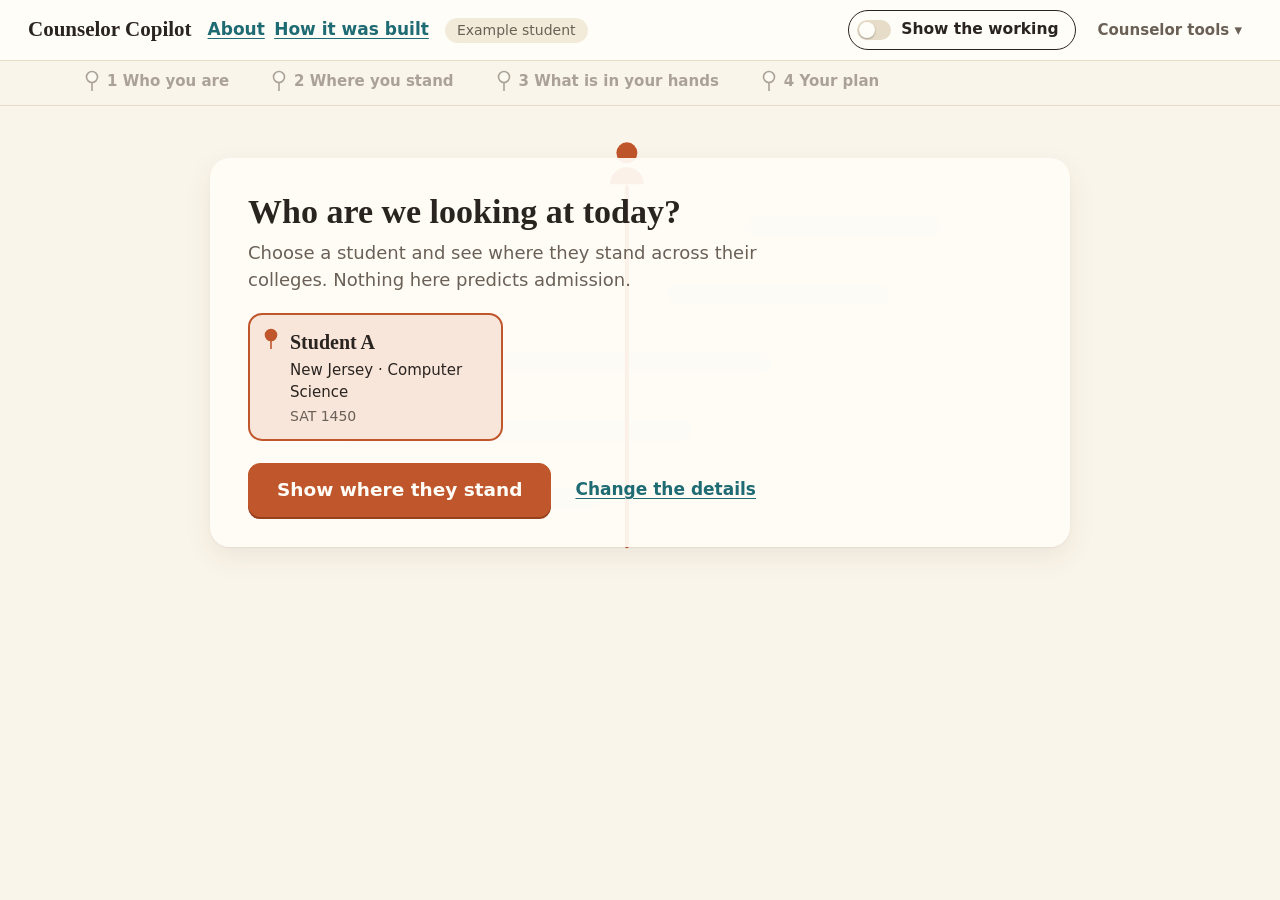
==== commit 318996c7: "Merge main into yihao-new and preserve essay retrieval" ====
--- a/web/index.html
+++ b/web/index.html
@@ -13,14 +13,16 @@
 <div class="app" id="app">
   <header class="top">
     <h1>Counselor Copilot</h1>
-    <button type="button" class="linkbtn top-about" data-act="tool-about">About</button>
+    <nav class="top-nav" aria-label="About this screen">
+      <button type="button" class="linkbtn" data-act="open-about">About</button>
+      <button type="button" class="linkbtn" data-act="open-built">How it was built</button>
+    </nav>
     <div class="top-chips" id="top-chips"></div>
     <div class="top-right">
       <button type="button" class="switch" id="working-switch" data-act="toggle-working" aria-pressed="false"><i aria-hidden="true"></i><span>Show the working</span></button>
       <details class="tools" id="tools">
         <summary>Counselor tools</summary>
         <div class="tools-menu">
-          <button type="button" data-act="tool-about">About this screen</button>
           <button type="button" data-act="tool-questions">Questions to ask</button>
           <button type="button" data-act="tool-how">How we worked this out</button>
           <button type="button" data-act="tool-case" data-tool="case">Add a finished case</button>
--- a/web/style.css
+++ b/web/style.css
@@ -536,23 +536,3 @@
 .howbuilt h4 { margin-top: 18px; }
 .ccheck { margin: 10px 0; }
 @media (max-width: 720px) { .near-two { grid-template-columns: 1fr; } .pbars li { grid-template-columns: 80px 1fr; } }
-
-/* ---------- About, data sources and the feature list (inside the drawer) ---------- */
-.top-about { font-size: 15px; padding: 4px 8px; }
-.about .tour { list-style: decimal; padding-left: 24px; display: grid; gap: 10px; font-size: 16px; margin: 6px 0 14px; }
-.about .tour .btn { margin: 6px 6px 0 0; }
-.about .label { margin-top: 14px; }
-.tagn-off { background: var(--soft, #ece8dc); color: var(--mute); }
-.srcs { display: grid; gap: 10px; margin-top: 8px; }
-.src-card { border: 1px solid var(--line); border-radius: 12px; padding: 10px 14px; background: var(--bg); display: grid; gap: 4px; }
-.src-name { font-weight: 700; font-size: 17px; display: flex; gap: 8px; align-items: center; flex-wrap: wrap; }
-.src-what { font-size: 15.5px; }
-.src-files { font-size: 14px; font-family: ui-monospace, SFMono-Regular, Menlo, monospace; overflow-wrap: anywhere; }
-.src-h { font-size: 13px; text-transform: uppercase; letter-spacing: .08em; color: var(--mute); font-weight: 650; margin-top: 4px; }
-.feats { display: grid; gap: 8px; margin-top: 8px; }
-.feat { border-left: 4px solid var(--you, #14606b); padding: 2px 0 2px 12px; display: grid; gap: 2px; }
-.feat.f-thin { border-left-color: var(--caution, #7a5a00); } .feat.f-no { border-left-color: var(--mute); border-left-style: dashed; }
-.feat-name { font-weight: 700; display: flex; gap: 8px; align-items: center; flex-wrap: wrap; }
-.feat-st { margin-left: auto; font-size: 13px; font-weight: 650; color: var(--mute); }
-.feat-what { font-size: 15.5px; }
-.feat-where { font-size: 14.5px; }
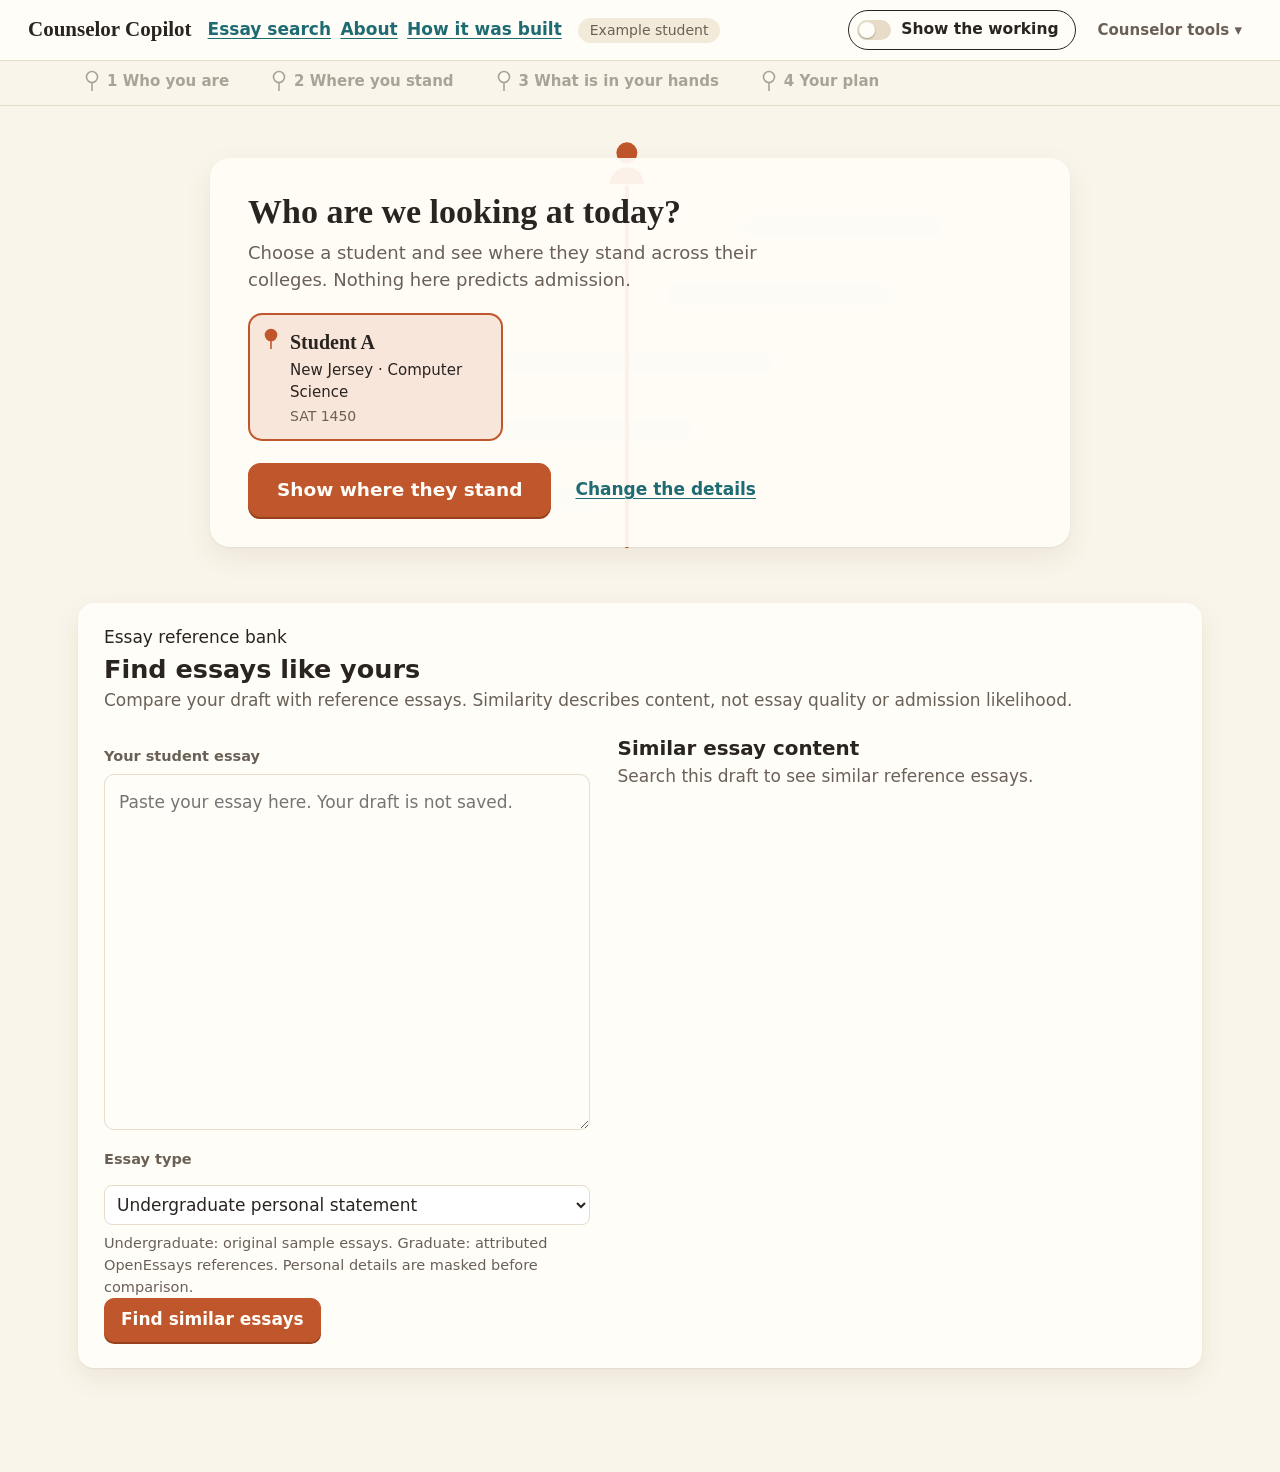
==== commit 30a34eb6: "Essay similarity search" ====
--- a/web/index.html
+++ b/web/index.html
@@ -14,6 +14,7 @@
   <header class="top">
     <h1>Counselor Copilot</h1>
     <nav class="top-nav" aria-label="About this screen">
+      <a class="linkbtn" href="#essay-bank">Essay search</a>
       <button type="button" class="linkbtn" data-act="open-about">About</button>
       <button type="button" class="linkbtn" data-act="open-built">How it was built</button>
     </nav>
@@ -151,6 +152,27 @@
         <p class="open-go"><button type="button" class="btn primary big" data-act="build">Show where they stand</button></p>
         <p class="hint" id="build-hint" role="status"></p>
       </form>
+    </section>
+
+    <section class="card essay-bank" id="essay-bank" aria-labelledby="essay-bank-title">
+      <p class="eyebrow">Essay reference bank</p>
+      <h2 id="essay-bank-title">Find essays like yours</h2>
+      <p class="quiet">Compare your draft with reference essays. Similarity describes content, not essay quality or admission likelihood.</p>
+      <div class="essay-search-grid">
+        <form id="baseline-form" class="essay-input">
+          <label class="field" for="baseline-query"><span>Your student essay</span></label>
+          <textarea id="baseline-query" rows="12" maxlength="60000" placeholder="Paste your essay here. Your draft is not saved."></textarea>
+          <label class="field" for="baseline-level"><span>Essay type</span></label>
+          <select id="baseline-level"><option value="undergraduate">Undergraduate personal statement</option><option value="graduate">Graduate statement of purpose</option></select>
+          <p class="quiet small">Undergraduate: original sample essays. Graduate: attributed OpenEssays references. Personal details are masked before comparison.</p>
+          <button type="submit" class="btn primary" id="baseline-search">Find similar essays</button>
+          <p id="baseline-status" class="hint" role="status" aria-live="polite"></p>
+        </form>
+        <div class="essay-matches" aria-labelledby="baseline-results-title">
+          <h3 id="baseline-results-title">Similar essay content</h3>
+          <div id="baseline-results" aria-live="polite"><p class="quiet">Enter your essay and search to see the closest references.</p></div>
+        </div>
+      </div>
     </section>
 
     <!-- ============ THE STORY: four chapters ============ -->
--- a/web/style.css
+++ b/web/style.css
@@ -536,3 +536,17 @@
 .howbuilt h4 { margin-top: 18px; }
 .ccheck { margin: 10px 0; }
 @media (max-width: 720px) { .near-two { grid-template-columns: 1fr; } .pbars li { grid-template-columns: 80px 1fr; } }
+
+/* Essay baseline: input remains alongside the independent reference results. */
+.essay-bank { margin: 24px 0; }
+.essay-search-grid { display: grid; grid-template-columns: minmax(0, 1fr) minmax(0, 1.15fr); gap: 28px; margin-top: 20px; }
+.essay-input textarea { width: 100%; resize: vertical; min-height: 300px; font: inherit; line-height: 1.6; padding: 14px; border: 1px solid var(--line); border-radius: 10px; background: var(--card); color: var(--ink); }
+.essay-input select { font: inherit; padding: 8px; width: 100%; margin: 8px 0; }
+.essay-input .field { margin: 12px 0 6px; }
+.baseline-list { padding: 0; list-style: none; }
+.baseline-match { padding: 20px 0; border-bottom: 1px solid var(--line); }
+.baseline-match h4 { font-size: 19px; }
+.baseline-match blockquote { padding: 12px 16px; margin: 12px 0; border-left: 3px solid var(--accent); line-height: 1.6; }
+.baseline-full { white-space: pre-wrap; line-height: 1.7; padding: 12px 0; max-height: 400px; overflow: auto; }
+.baseline-links { margin-top: 12px; }
+@media (max-width: 760px) { .essay-search-grid { grid-template-columns: 1fr; } }
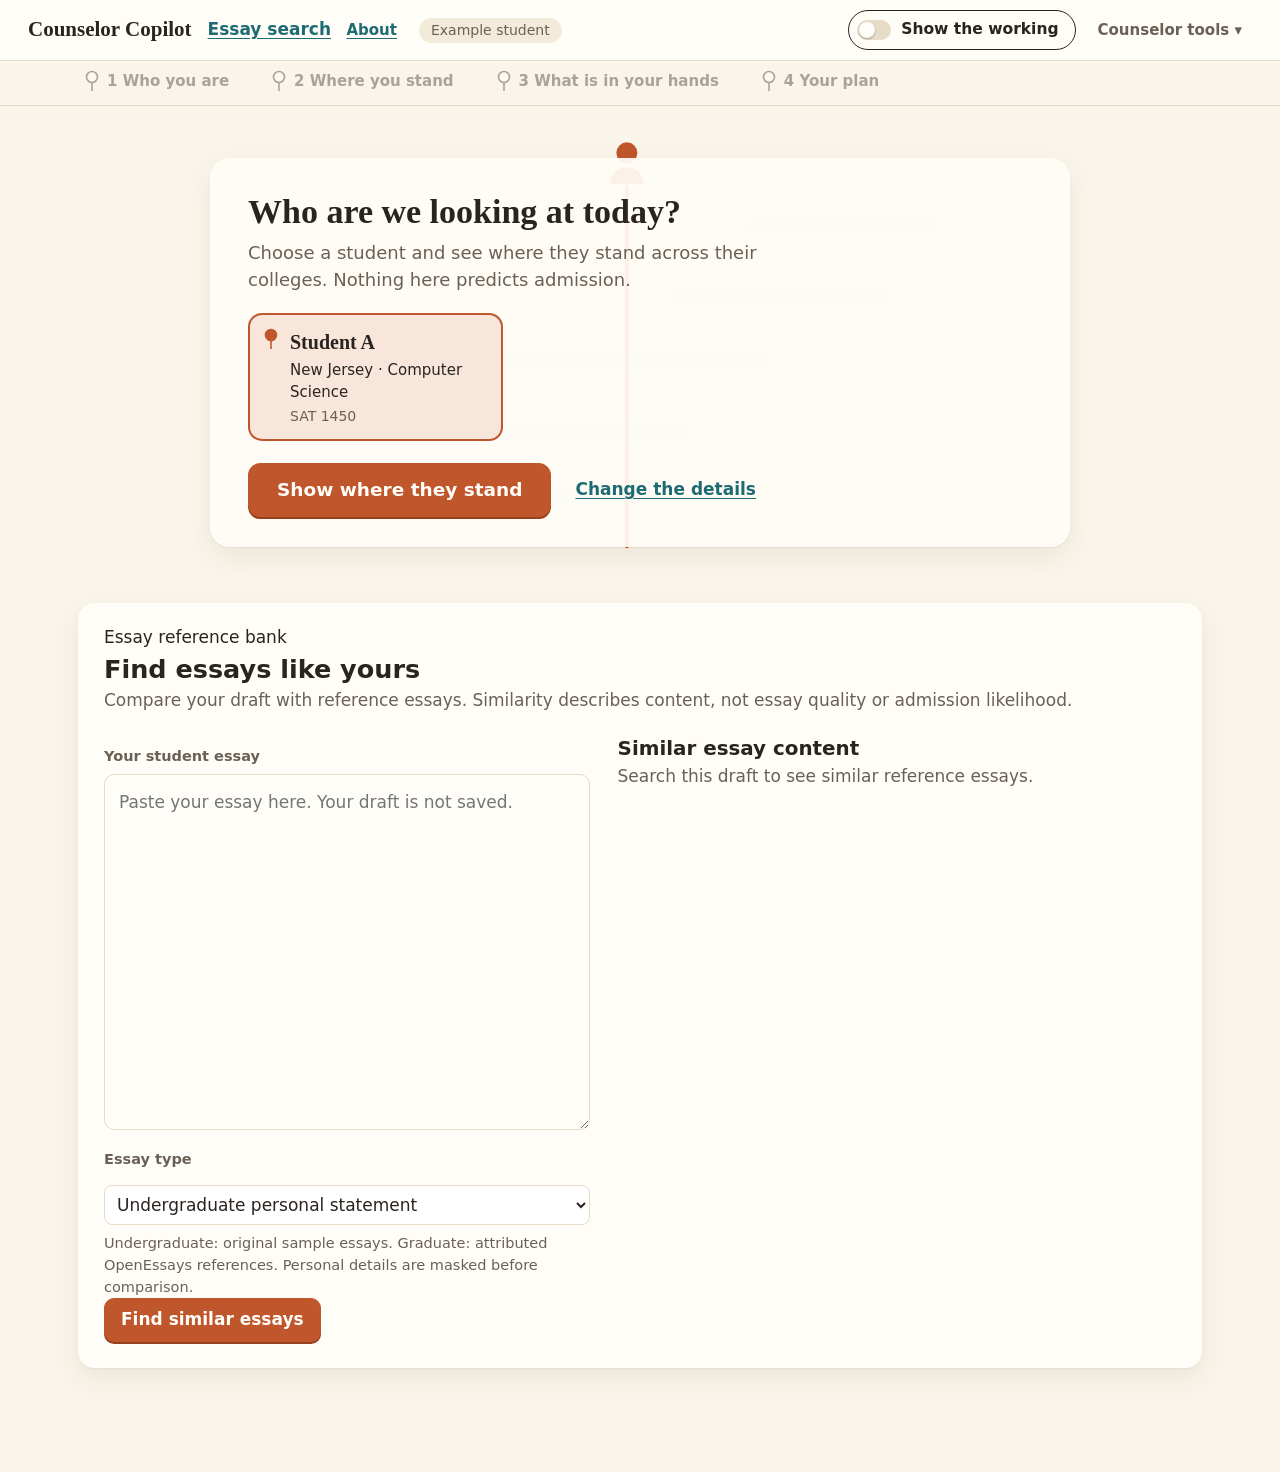
==== commit e1917a3e: "Merge latest main into yihao-new and retain baseline essay search" ====
--- a/web/index.html
+++ b/web/index.html
@@ -13,10 +13,9 @@
 <div class="app" id="app">
   <header class="top">
     <h1>Counselor Copilot</h1>
-    <nav class="top-nav" aria-label="About this screen">
+    <nav class="top-nav" aria-label="Essay search and about this screen">
       <a class="linkbtn" href="#essay-bank">Essay search</a>
-      <button type="button" class="linkbtn" data-act="open-about">About</button>
-      <button type="button" class="linkbtn" data-act="open-built">How it was built</button>
+      <button type="button" class="linkbtn top-about" data-act="tool-about">About</button>
     </nav>
     <div class="top-chips" id="top-chips"></div>
     <div class="top-right">
@@ -24,6 +23,7 @@
       <details class="tools" id="tools">
         <summary>Counselor tools</summary>
         <div class="tools-menu">
+          <button type="button" data-act="tool-about">About this screen</button>
           <button type="button" data-act="tool-questions">Questions to ask</button>
           <button type="button" data-act="tool-how">How we worked this out</button>
           <button type="button" data-act="tool-case" data-tool="case">Add a finished case</button>
--- a/web/style.css
+++ b/web/style.css
@@ -550,3 +550,22 @@
 .baseline-full { white-space: pre-wrap; line-height: 1.7; padding: 12px 0; max-height: 400px; overflow: auto; }
 .baseline-links { margin-top: 12px; }
 @media (max-width: 760px) { .essay-search-grid { grid-template-columns: 1fr; } }
+/* ---------- About, data sources and the feature list (inside the drawer) ---------- */
+.top-about { font-size: 15px; padding: 4px 8px; }
+.about .tour { list-style: decimal; padding-left: 24px; display: grid; gap: 10px; font-size: 16px; margin: 6px 0 14px; }
+.about .tour .btn { margin: 6px 6px 0 0; }
+.about .label { margin-top: 14px; }
+.tagn-off { background: var(--soft, #ece8dc); color: var(--mute); }
+.srcs { display: grid; gap: 10px; margin-top: 8px; }
+.src-card { border: 1px solid var(--line); border-radius: 12px; padding: 10px 14px; background: var(--bg); display: grid; gap: 4px; }
+.src-name { font-weight: 700; font-size: 17px; display: flex; gap: 8px; align-items: center; flex-wrap: wrap; }
+.src-what { font-size: 15.5px; }
+.src-files { font-size: 14px; font-family: ui-monospace, SFMono-Regular, Menlo, monospace; overflow-wrap: anywhere; }
+.src-h { font-size: 13px; text-transform: uppercase; letter-spacing: .08em; color: var(--mute); font-weight: 650; margin-top: 4px; }
+.feats { display: grid; gap: 8px; margin-top: 8px; }
+.feat { border-left: 4px solid var(--you, #14606b); padding: 2px 0 2px 12px; display: grid; gap: 2px; }
+.feat.f-thin { border-left-color: var(--caution, #7a5a00); } .feat.f-no { border-left-color: var(--mute); border-left-style: dashed; }
+.feat-name { font-weight: 700; display: flex; gap: 8px; align-items: center; flex-wrap: wrap; }
+.feat-st { margin-left: auto; font-size: 13px; font-weight: 650; color: var(--mute); }
+.feat-what { font-size: 15.5px; }
+.feat-where { font-size: 14.5px; }
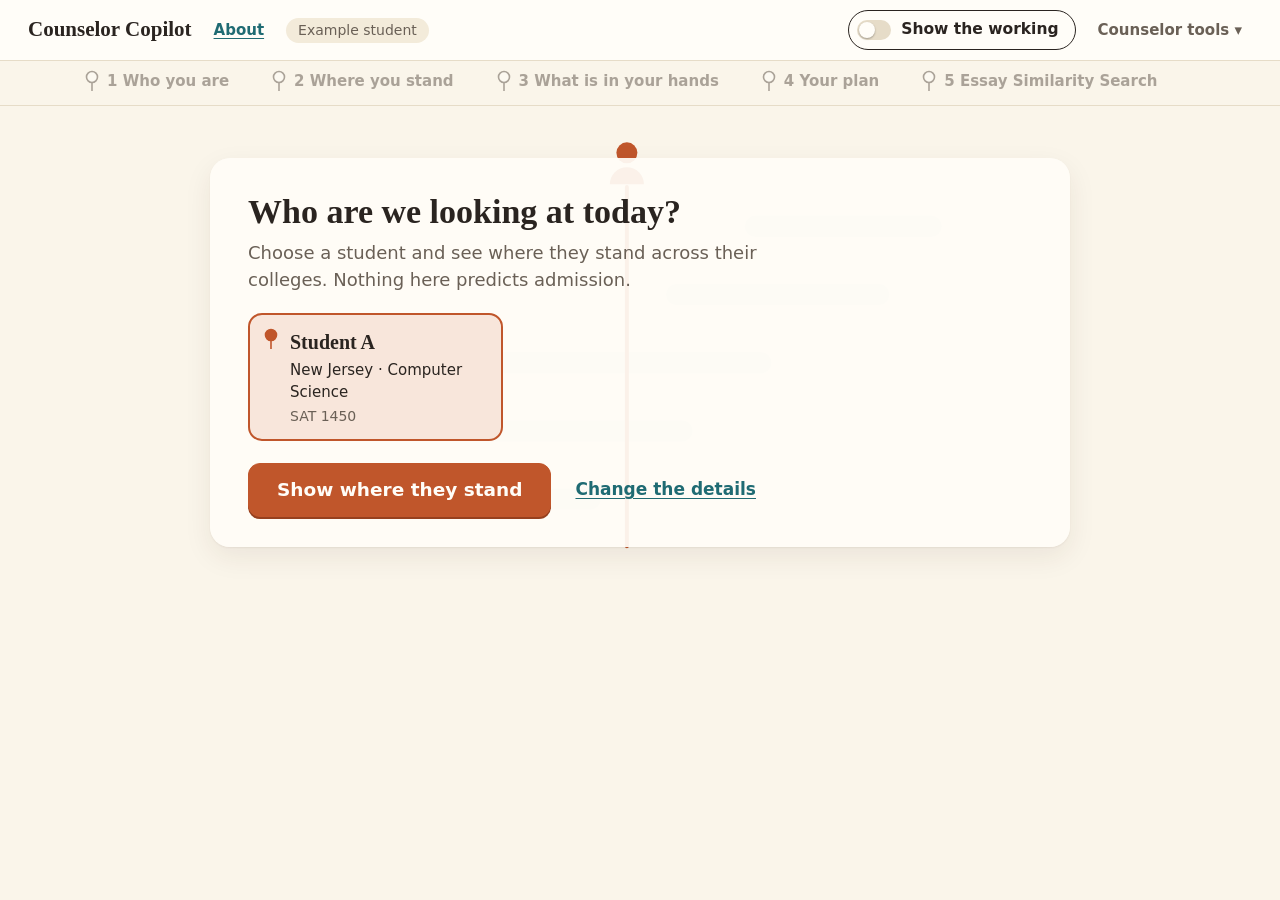
==== commit f07334ea: "Update essay search" ====
--- a/web/index.html
+++ b/web/index.html
@@ -14,7 +14,6 @@
   <header class="top">
     <h1>Counselor Copilot</h1>
     <nav class="top-nav" aria-label="Essay search and about this screen">
-      <a class="linkbtn" href="#essay-bank">Essay search</a>
       <button type="button" class="linkbtn top-about" data-act="tool-about">About</button>
     </nav>
     <div class="top-chips" id="top-chips"></div>
@@ -33,7 +32,7 @@
       </details>
     </div>
   </header>
-  <nav class="waypoints" id="waypoints" aria-label="The four chapters"></nav>
+  <nav class="waypoints" id="waypoints" aria-label="The five sections"></nav>
 
   <div class="page">
     <!-- ============ OPENING: who are we looking at today? ============ -->
@@ -127,7 +126,7 @@
                 <ul class="hits" id="college-hits" role="listbox" aria-label="Matching colleges"></ul>
                 <span class="hint" id="search-hint"></span>
               </fieldset>
-              <fieldset class="field">
+              <fieldset class="field" hidden>
                 <legend>Essay <em>(personal details are masked before it is read)</em></legend>
                 <div class="picks" id="essay-picks"></div>
                 <label class="sr" for="f-essay">Or paste an essay</label>
@@ -154,9 +153,20 @@
       </form>
     </section>
 
-    <section class="card essay-bank" id="essay-bank" aria-labelledby="essay-bank-title">
-      <p class="eyebrow">Essay reference bank</p>
-      <h2 id="essay-bank-title">Find essays like yours</h2>
+    <!-- ============ THE STORY: five sections ============ -->
+    <main id="results" tabindex="-1" hidden>
+      <div id="notice" class="notice" role="status" aria-live="polite" hidden></div>
+      <section class="chapter card" id="ch1" aria-label="Chapter 1: who you are"></section>
+      <section class="chapter" id="ch2" aria-label="Chapter 2: where you stand">
+        <div id="headline"></div>
+        <div id="picture"></div>
+        <div id="caution"></div>
+      </section>
+      <section class="chapter" id="ch3" aria-label="Chapter 3: what is in your hands"></section>
+      <section class="chapter" id="ch4" aria-label="Chapter 4: your plan"></section>
+    <section class="chapter card essay-bank" id="ch5" aria-labelledby="essay-bank-title">
+      <p class="kicker">5 · Essay Similarity Search</p>
+      <h2 id="essay-bank-title" class="ch-title" tabindex="-1">Essay Similarity Search</h2>
       <p class="quiet">Compare your draft with reference essays. Similarity describes content, not essay quality or admission likelihood.</p>
       <div class="essay-search-grid">
         <form id="baseline-form" class="essay-input">
@@ -175,17 +185,6 @@
       </div>
     </section>
 
-    <!-- ============ THE STORY: four chapters ============ -->
-    <main id="results" tabindex="-1" hidden>
-      <div id="notice" class="notice" role="status" aria-live="polite" hidden></div>
-      <section class="chapter card" id="ch1" aria-label="Chapter 1: who you are"></section>
-      <section class="chapter" id="ch2" aria-label="Chapter 2: where you stand">
-        <div id="headline"></div>
-        <div id="picture"></div>
-        <div id="caution"></div>
-      </section>
-      <section class="chapter" id="ch3" aria-label="Chapter 3: what is in your hands"></section>
-      <section class="chapter" id="ch4" aria-label="Chapter 4: your plan"></section>
       <section class="working-only" id="working" aria-label="The working"></section>
     </main>
   </div>
